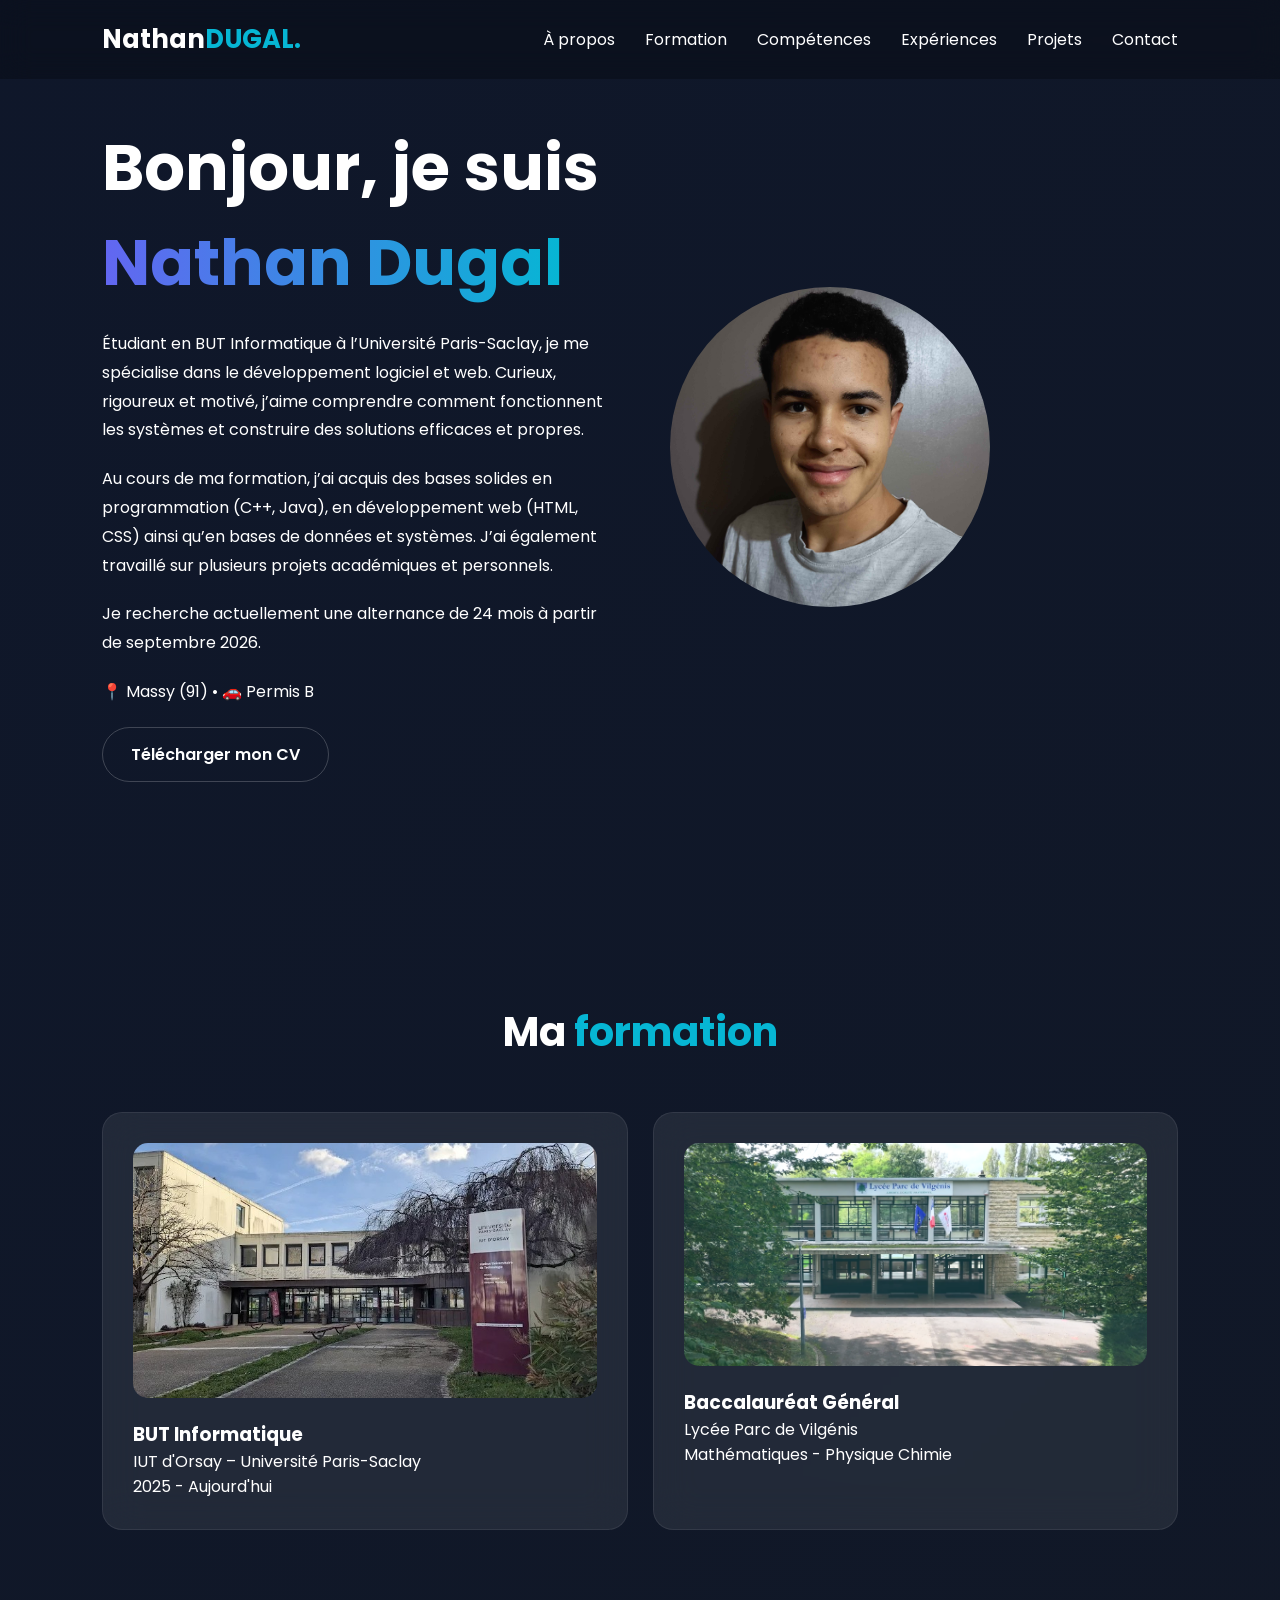
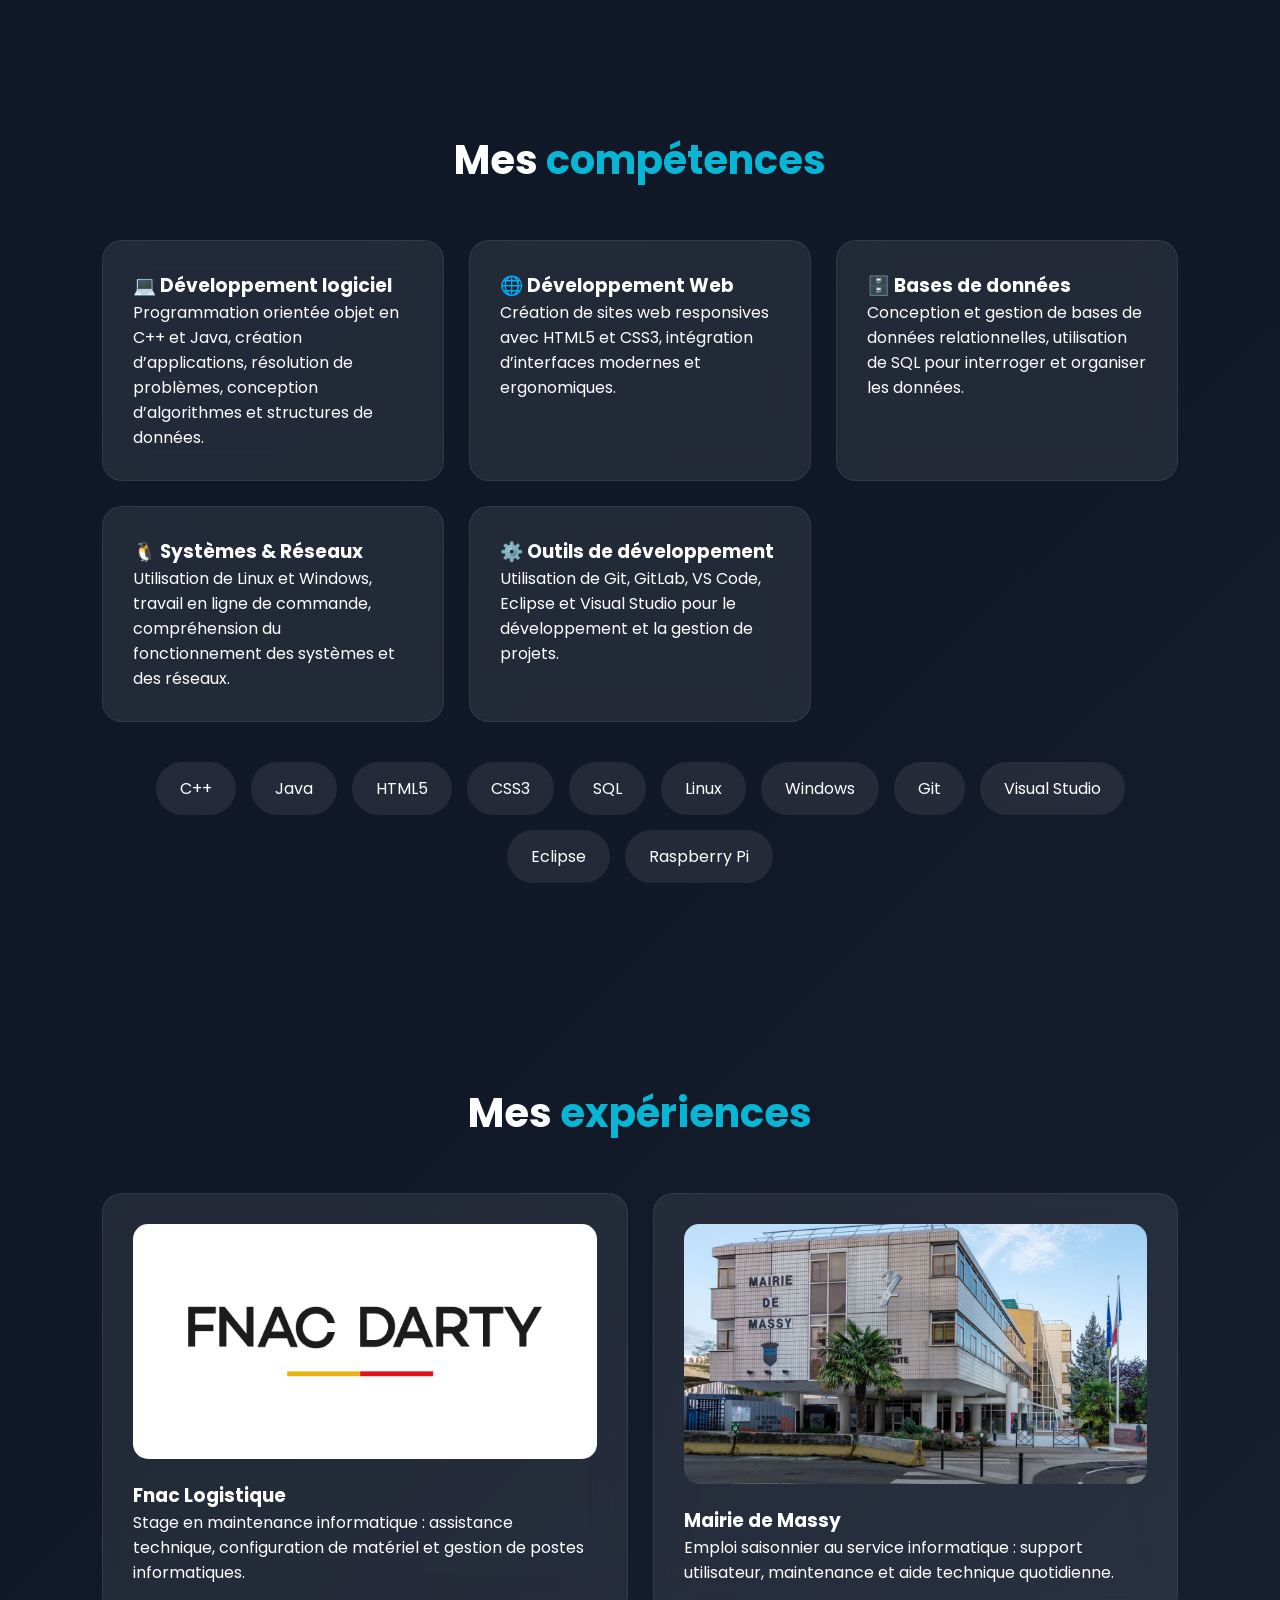
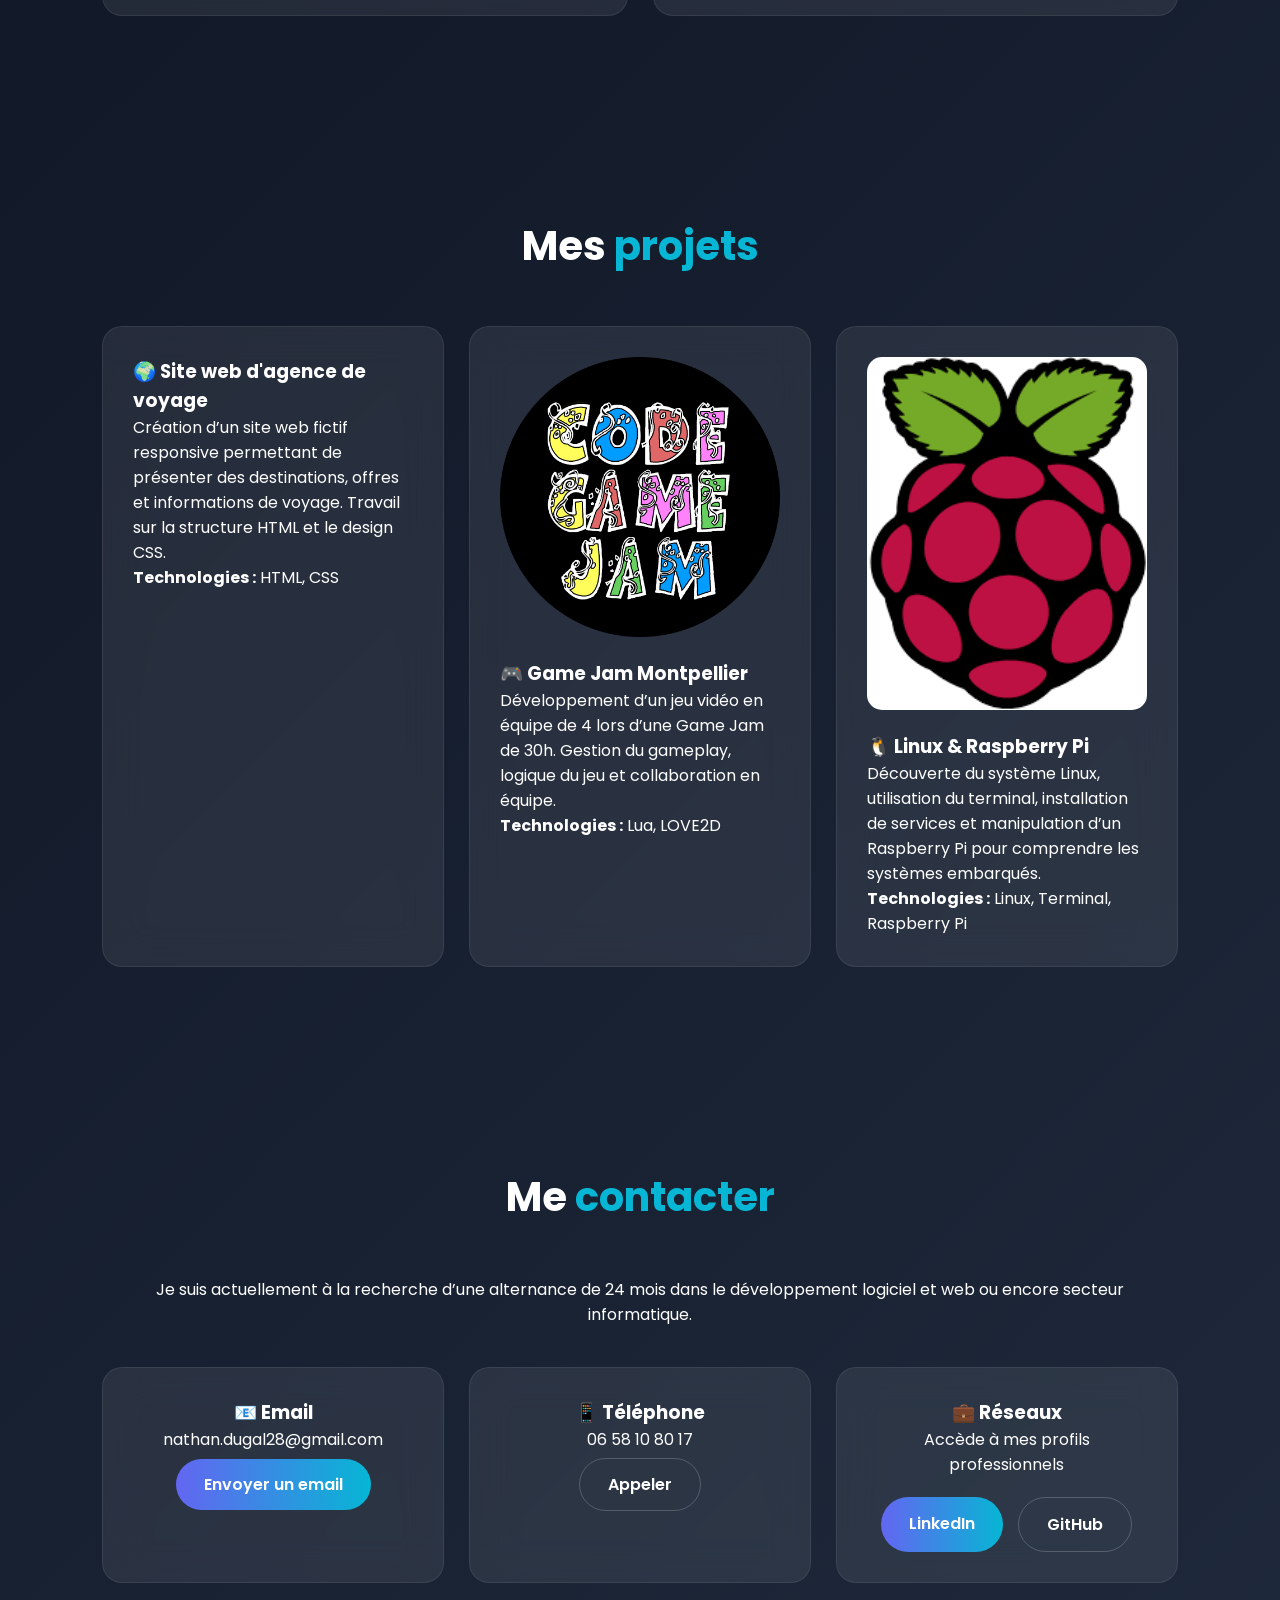
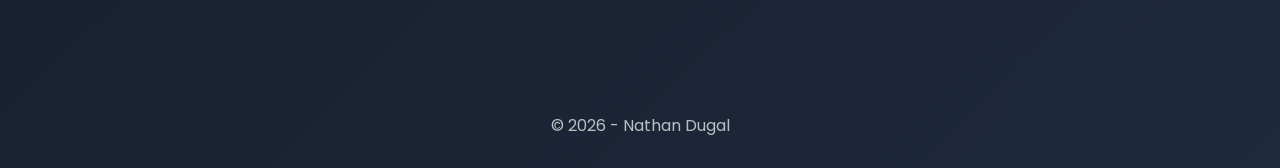
==== index.html @ f8047c84 "Add files via upload" ====
<!DOCTYPE html>
<html lang="fr">
<head>
    <meta charset="UTF-8">
    <meta name="viewport" content="width=device-width, initial-scale=1.0">
    <title>Nathan Dugal | Portfolio</title>

    <link rel="preconnect" href="https://fonts.googleapis.com">
    <link href="https://fonts.googleapis.com/css2?family=Poppins:wght@300;400;500;600;700&display=swap" rel="stylesheet">

    <link rel="stylesheet" href="index.css">
</head>

<body>

    <nav>
        <div class="logo">Nathan<span>DUGAL.</span></div>

        <ul>
            <li><a href="#">À propos</a></li>
            <li><a href="#formation">Formation</a></li>
            <li><a href="#skills">Compétences</a></li>
            <li><a href="#experience">Expériences</a></li>
            <li><a href="#projects">Projets</a></li>
            <li><a href="#contact">Contact</a></li>
        </ul>
    </nav>

    <section class="hero">

        <div class="hero-content">

            <div class="hero-text">

                <h1>
                    Bonjour, je suis <span>Nathan Dugal</span>
                </h1>

                <p>
                    Étudiant en BUT Informatique à l’Université Paris-Saclay, je me spécialise dans le développement logiciel et web.  
                    Curieux, rigoureux et motivé, j’aime comprendre comment fonctionnent les systèmes et construire des solutions efficaces et propres.
                </p>

                <p>
                    Au cours de ma formation, j’ai acquis des bases solides en programmation (C++, Java), en développement web (HTML, CSS) ainsi qu’en bases de données et systèmes.  
                    J’ai également travaillé sur plusieurs projets académiques et personnels.
                </p>

                <p>
                    Je recherche actuellement une alternance de 24 mois à partir de septembre 2026.
                </p>

                <p>
                    📍 Massy (91) • 🚗 Permis B
                </p>

                <div class="btns">
                    <a href="CV_Nathan_Dugal.pdf" class="btn secondary" download="CV_Nathan_Dugal.pdf">
                        Télécharger mon CV
                    </a>
                </div>

            </div>

            <div class="profile">
                <img src="images/nathan.jpg" alt="Nathan Dugal">
            </div>

        </div>

    </section>

    <!-- FORMATION AVEC IMAGES -->
    <section id="formation" class="hidden">
        <h2 class="section-title">Ma <span>formation</span></h2>

        <div class="grid">

            <div class="card">
                <img src="images/iut.jpg" alt="IUT d'Orsay" style="width:100%; border-radius:15px; margin-bottom:15px;">
                <h3>BUT Informatique</h3>
                <p>
                    IUT d'Orsay – Université Paris-Saclay<br>
                    2025 - Aujourd'hui
                </p>
            </div>

            <div class="card">
                <img src="images/lycee.jpg" alt="Lycée Parc de Vilgénis" style="width:100%; border-radius:15px; margin-bottom:15px;">
                <h3>Baccalauréat Général</h3>
                <p>
                    Lycée Parc de Vilgénis<br>
                    Mathématiques - Physique Chimie
                </p>
            </div>

        </div>
    </section>

	<section id="skills" class="hidden">

		<h2 class="section-title">
			Mes <span>compétences</span>
		</h2>

		<div class="grid">

			<div class="card">
				<h3>💻 Développement logiciel</h3>
				<p>
					Programmation orientée objet en C++ et Java, création d’applications,
					résolution de problèmes, conception d’algorithmes et structures de données.
				</p>
			</div>

			<div class="card">
				<h3>🌐 Développement Web</h3>
				<p>
					Création de sites web responsives avec HTML5 et CSS3,
					intégration d’interfaces modernes et ergonomiques.
				</p>
			</div>

			<div class="card">
				<h3>🗄️ Bases de données</h3>
				<p>
					Conception et gestion de bases de données relationnelles,
					utilisation de SQL pour interroger et organiser les données.
				</p>
			</div>

			<div class="card">
				<h3>🐧 Systèmes & Réseaux</h3>
				<p>
					Utilisation de Linux et Windows, travail en ligne de commande,
					compréhension du fonctionnement des systèmes et des réseaux.
				</p>
			</div>

			<div class="card">
				<h3>⚙️ Outils de développement</h3>
				<p>
					Utilisation de Git, GitLab, VS Code, Eclipse et Visual Studio
					pour le développement et la gestion de projets.
				</p>
			</div>

		</div>

		<div class="skills" style="margin-top:40px;">

			<div class="skill">C++</div>
			<div class="skill">Java</div>
			<div class="skill">HTML5</div>
			<div class="skill">CSS3</div>
			<div class="skill">SQL</div>
			<div class="skill">Linux</div>
			<div class="skill">Windows</div>
			<div class="skill">Git</div>
			<div class="skill">Visual Studio</div>
			<div class="skill">Eclipse</div>
			<div class="skill">Raspberry Pi</div>
		</div>

	</section>
	
	<section id="experience" class="hidden">

		<h2 class="section-title">
			Mes <span>expériences</span>
		</h2>

		<div class="grid">

			<div class="card">
				<img src="images/fnac.jpg" alt="Fnac Logistique"
					 style="width:100%; border-radius:15px; margin-bottom:15px;">
				<h3>Fnac Logistique</h3>
				<p>
					Stage en maintenance informatique :
					assistance technique, configuration de matériel
					et gestion de postes informatiques.
				</p>
			</div>

			<div class="card">
				<img src="images/massy.jpg" alt="Mairie de Massy"
					 style="width:100%; border-radius:15px; margin-bottom:15px;">
				<h3>Mairie de Massy</h3>
				<p>
					Emploi saisonnier au service informatique :
					support utilisateur, maintenance et aide technique quotidienne.
				</p>
			</div>

		</div>

	</section>

	<section id="projects" class="hidden">

		<h2 class="section-title">
			Mes <span>projets</span>
		</h2>

		<div class="grid">

			<div class="card">

				<h3>🌍 Site web d'agence de voyage</h3>
				<p>
					Création d’un site web fictif responsive permettant de présenter
					des destinations, offres et informations de voyage.
					Travail sur la structure HTML et le design CSS.
				</p>
				<p>
					<strong>Technologies :</strong> HTML, CSS
				</p>
			</div>

			<div class="card">
				<img src="images/gamejam.jpg" alt="Game Jam Montpellier"
					 style="width:100%; border-radius:15px; margin-bottom:15px;">

				<h3>🎮 Game Jam Montpellier</h3>
				<p>
					Développement d’un jeu vidéo en équipe de 4 lors d’une Game Jam de 30h.
					Gestion du gameplay, logique du jeu et collaboration en équipe.
				</p>
				<p>
					<strong>Technologies :</strong> Lua, LOVE2D
				</p>
			</div>

			<div class="card">
				<img src="images/raspberry.jpg" alt="Linux Raspberry Pi"
					 style="width:100%; border-radius:15px; margin-bottom:15px;">

				<h3>🐧 Linux & Raspberry Pi</h3>
				<p>
					Découverte du système Linux, utilisation du terminal,
					installation de services et manipulation d’un Raspberry Pi
					pour comprendre les systèmes embarqués.
				</p>
				<p>
					<strong>Technologies :</strong> Linux, Terminal, Raspberry Pi
				</p>
			</div>

		</div>

	</section>

	<section id="contact" class="contact hidden">

		<h2 class="section-title">
			Me <span>contacter</span>
		</h2>

		<p style="text-align:center; margin-bottom:40px;">
			Je suis actuellement à la recherche d’une alternance de 24 mois
			dans le développement logiciel et web ou encore secteur informatique.
		</p>

		<div class="grid">

			<div class="card" style="text-align:center;">
				<h3>📧 Email</h3>
				<p>
					nathan.dugal28@gmail.com
				</p>
				<a href="mailto:nathan.dugal28@gmail.com" class="btn primary">
					Envoyer un email
				</a>
			</div>

			<div class="card" style="text-align:center;">
				<h3>📱 Téléphone</h3>
				<p>
					06 58 10 80 17
				</p>
				<a href="tel:0658108017" class="btn secondary">
					Appeler
				</a>
			</div>

			<div class="card" style="text-align:center;">
				<h3>💼 Réseaux</h3>
				<p>
					Accède à mes profils professionnels
				</p>

				<div class="btns" style="justify-content:center;">
					<a href="#" class="btn primary">LinkedIn</a>
					<a href="#" class="btn secondary">GitHub</a>
				</div>
			</div>

		</div>

	</section>

    <footer>
        © 2026 - Nathan Dugal
    </footer>

    <script src="index.js"></script>

</body>
</html>
---- index.css ----
:root{
    --bg:#0f172a;
    --bg2:#111827;
    --card:rgba(255,255,255,.08);
    --text:#ffffff;
    --accent:#6366f1;
    --accent2:#06b6d4;
}

*{
    margin:0;
    padding:0;
    box-sizing:border-box;
    font-family:'Poppins',sans-serif;
}

html{ scroll-behavior:smooth; }

body{
    background:linear-gradient(135deg,#0f172a,#111827,#1e293b);
    color:var(--text);
    overflow-x:hidden;
}

/* NAV */
nav{
    position:fixed;
    top:0;
    left:0;
    width:100%;
    padding:20px 8%;
    display:flex;
    justify-content:space-between;
    align-items:center;
    background:rgba(0,0,0,.25);
    backdrop-filter:blur(15px);
    z-index:1000;
}

.logo{ font-size:1.6rem; font-weight:700; }
.logo span{ color:var(--accent2); }

nav ul{
    display:flex;
    gap:30px;
    list-style:none;
}

nav a{
    color:white;
    text-decoration:none;
}

nav a:hover{ color:var(--accent2); }

/* HERO */
.hero{
    min-height:100vh;
    display:flex;
    align-items:center;
    justify-content:center;
    padding:120px 8%;
}

.hero-content{
    display:grid;
    grid-template-columns:1fr 1fr;
    gap:60px;
    align-items:center;
}

.hero-text h1{
    font-size:4rem;
}

.hero-text h1 span{
    background:linear-gradient(90deg,var(--accent),var(--accent2));
    -webkit-background-clip:text;
    color:transparent;
}

.hero-text p{
    margin:20px 0;
    line-height:1.8;
}

/* BUTTONS */
.btns{ display:flex; gap:15px; flex-wrap:wrap; }

.btn{
    padding:14px 28px;
    border-radius:50px;
    text-decoration:none;
    font-weight:600;
}

.primary{
    background:linear-gradient(90deg,var(--accent),var(--accent2));
    color:white;
}

.secondary{
    border:1px solid rgba(255,255,255,.2);
    color:white;
}

.btn:hover{ transform:translateY(-4px); }

/* PROFILE */
.profile img{
    width:320px;
    height:320px;
    border-radius:50%;
    object-fit:cover;
}

/* SECTIONS */
section{ padding:100px 8%; }

.section-title{
    text-align:center;
    font-size:2.5rem;
    margin-bottom:50px;
}

.section-title span{ color:var(--accent2); }

/* CARDS */
.card, .project-card{
    background:var(--card);
    backdrop-filter:blur(20px);
    border:1px solid rgba(255,255,255,.08);
    border-radius:20px;
    padding:30px;
}

.grid{
    display:grid;
    grid-template-columns:repeat(auto-fit,minmax(280px,1fr));
    gap:25px;
}

/* SKILLS */
.skills{
    display:flex;
    flex-wrap:wrap;
    gap:15px;
    justify-content:center;
}

.skill{
    padding:14px 24px;
    background:var(--card);
    border-radius:50px;
}

/* CONTACT */
.contact{text-align:center;}
.contact p{margin-bottom:20px;}

/* FOOTER */
footer{
    text-align:center;
    padding:30px;
    opacity:.7;
}

/* ANIMATION */
.hidden{
    opacity:0;
    transform:translateY(40px);
}

.show{
    opacity:1;
    transform:translateY(0);
    transition:.8s ease;
}

/* RESPONSIVE */
@media(max-width:900px){
.hero-content{
    grid-template-columns:1fr;
    text-align:center;
}

.hero-text h1{ font-size:3rem; }

.profile img{
    width:240px;
    height:240px;
}

nav ul{
    gap:15px;
    font-size:.85rem;
}
}
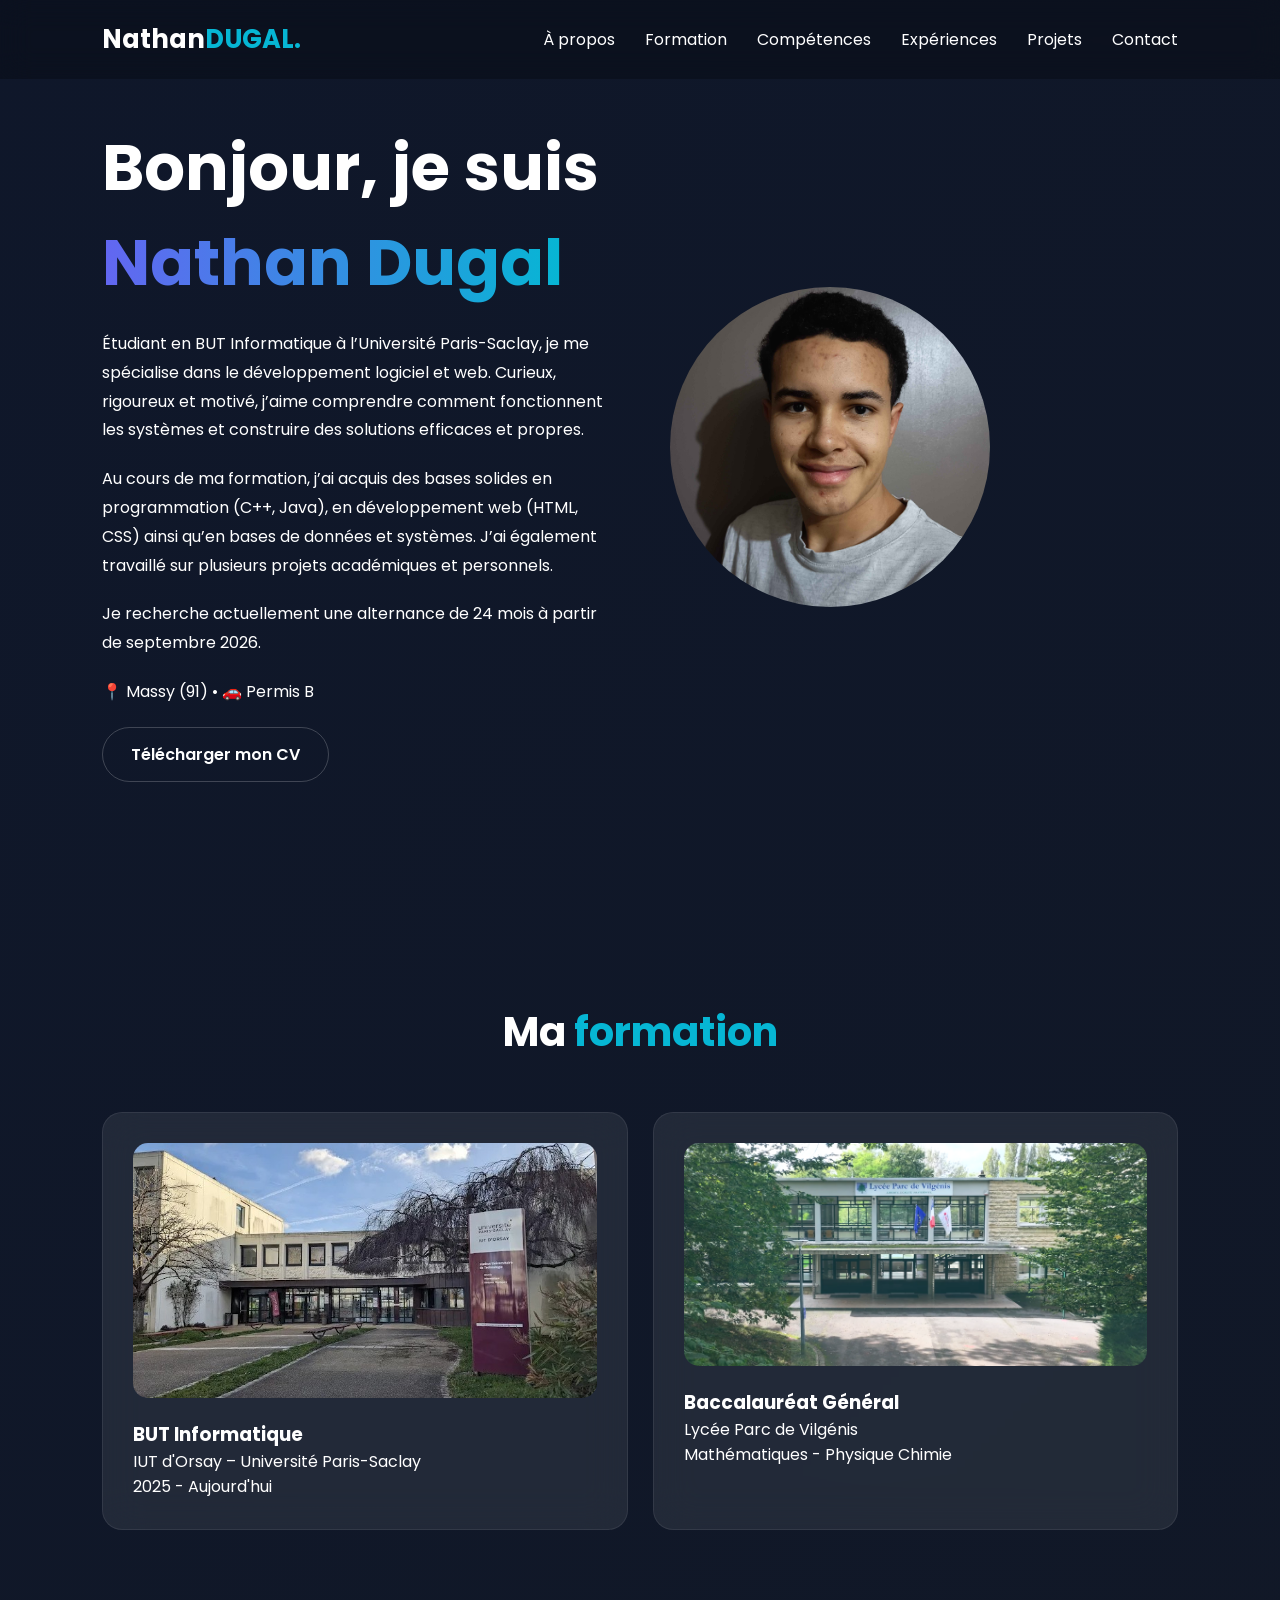
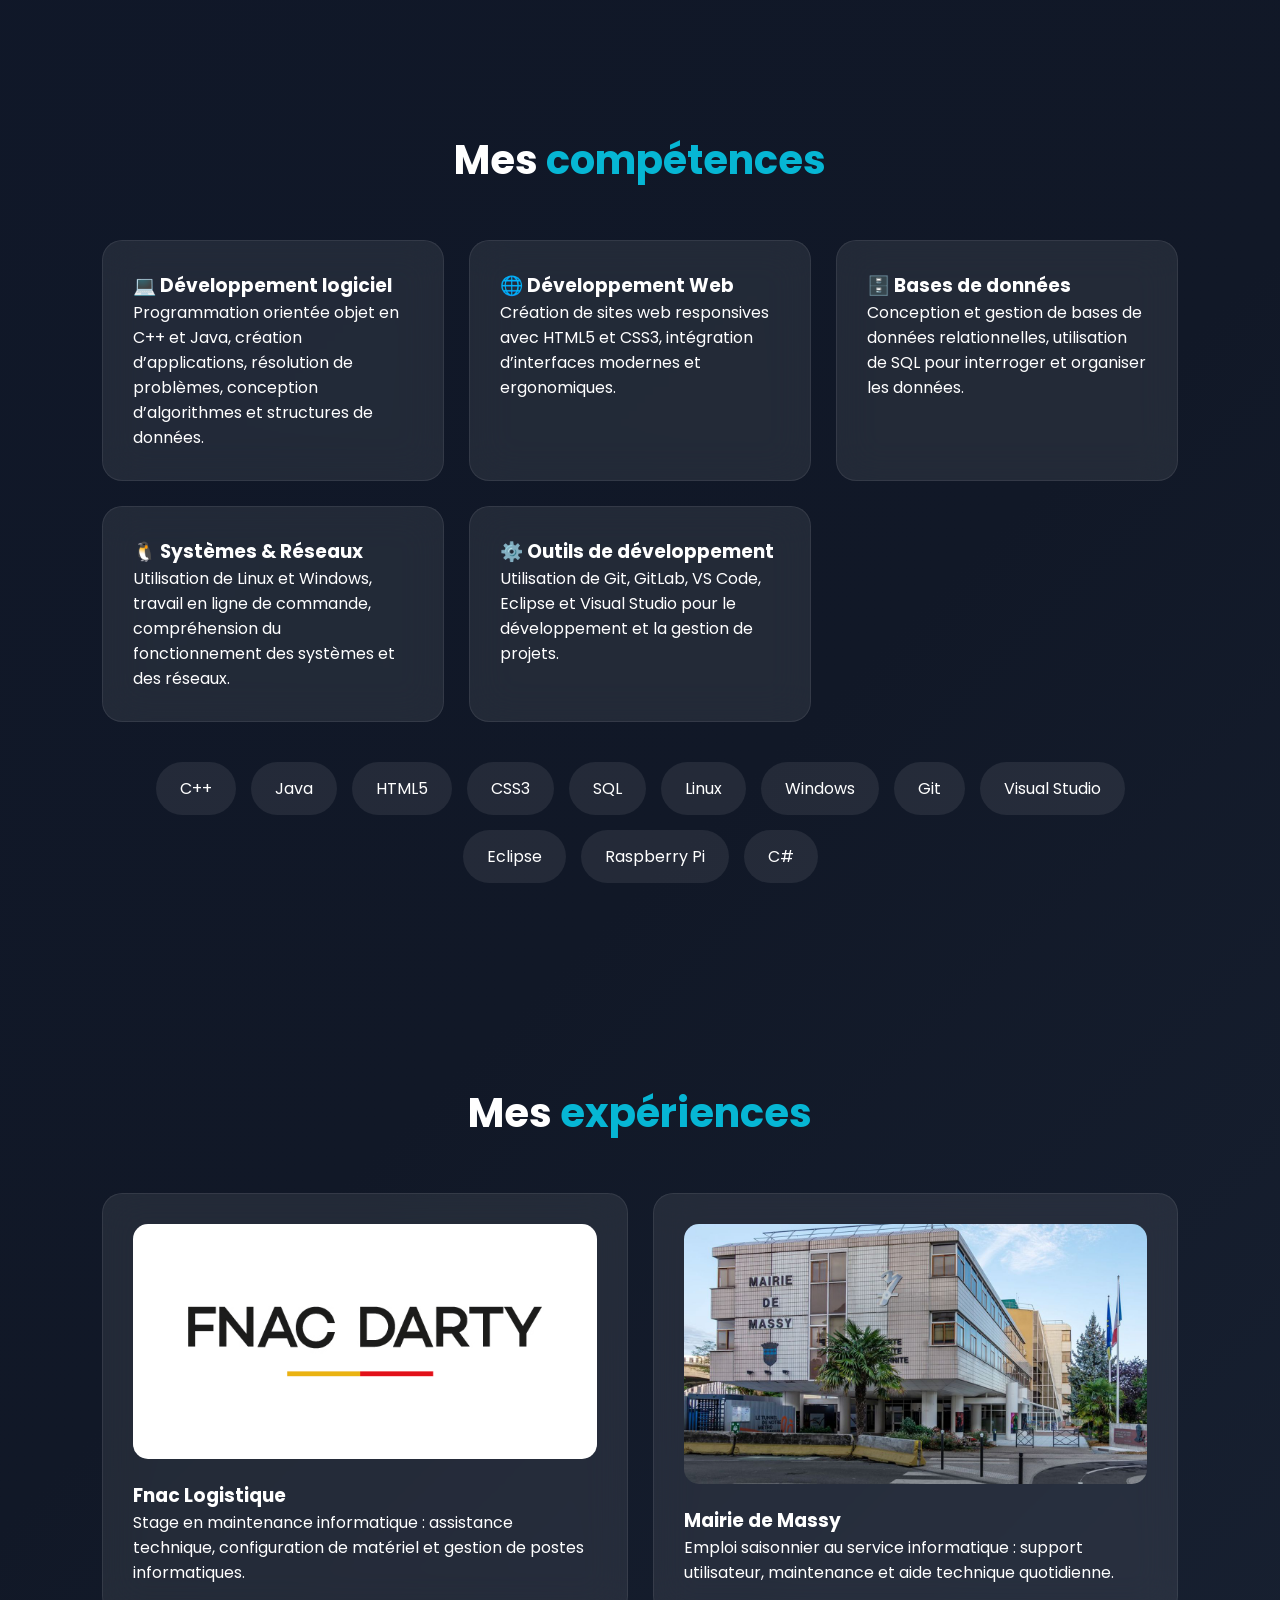
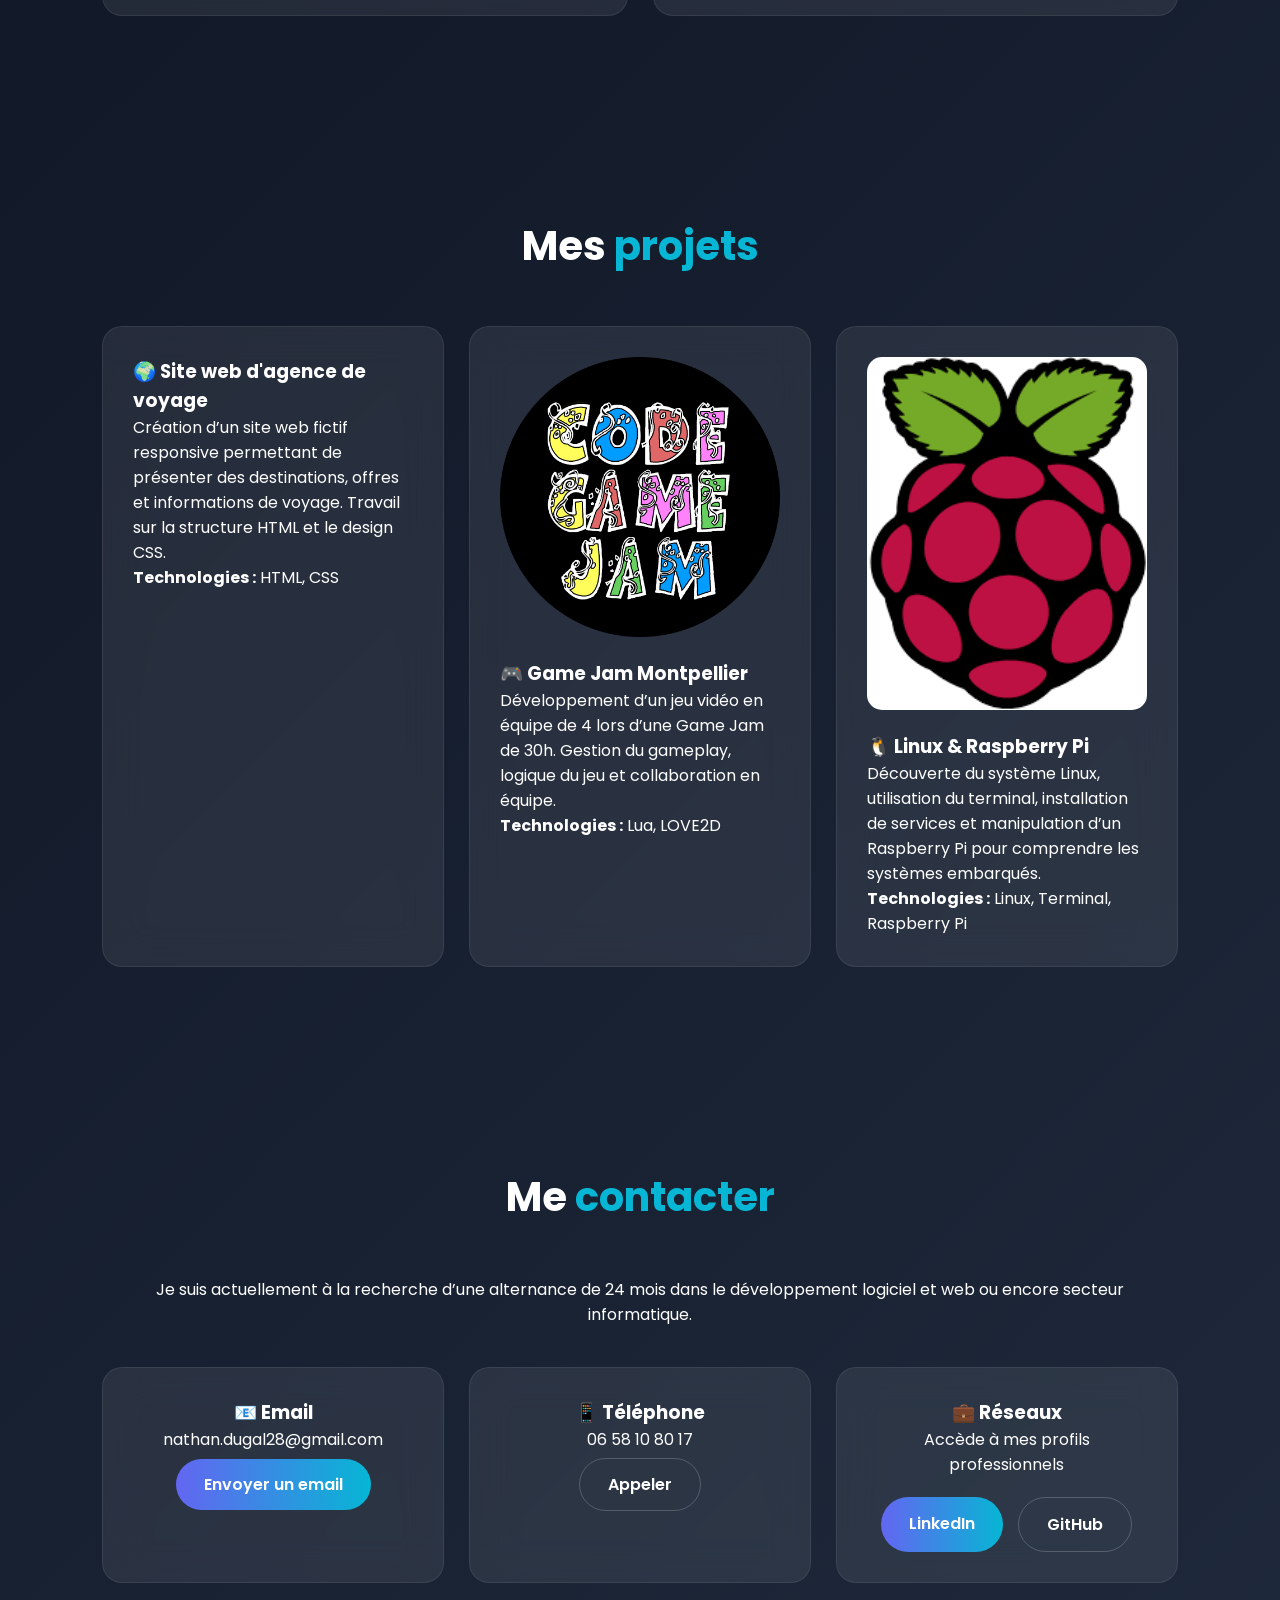
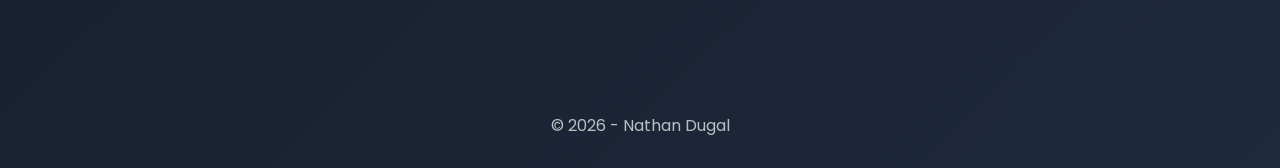
==== commit cefdc868: "Update index.html" ====
--- a/index.html
+++ b/index.html
@@ -160,6 +160,7 @@
 			<div class="skill">Visual Studio</div>
 			<div class="skill">Eclipse</div>
 			<div class="skill">Raspberry Pi</div>
+			<div class="skill">C#</div>
 		</div>
 
 	</section>
@@ -291,9 +292,20 @@
 				</p>
 
 				<div class="btns" style="justify-content:center;">
-					<a href="#" class="btn primary">LinkedIn</a>
-					<a href="#" class="btn secondary">GitHub</a>
-				</div>
+
+                <a href="https://www.linkedin.com/in/nathan-dugal-b0448223a/"
+                   target="_blank"
+                   class="btn primary">
+                    LinkedIn
+                </a>
+
+                <a href="https://github.com/Dexidron"
+                   target="_blank"
+                   class="btn secondary">
+                    GitHub
+                </a>
+
+            </div>
 			</div>
 
 		</div>
@@ -307,4 +319,4 @@
     <script src="index.js"></script>
 
 </body>
-</html>+</html>
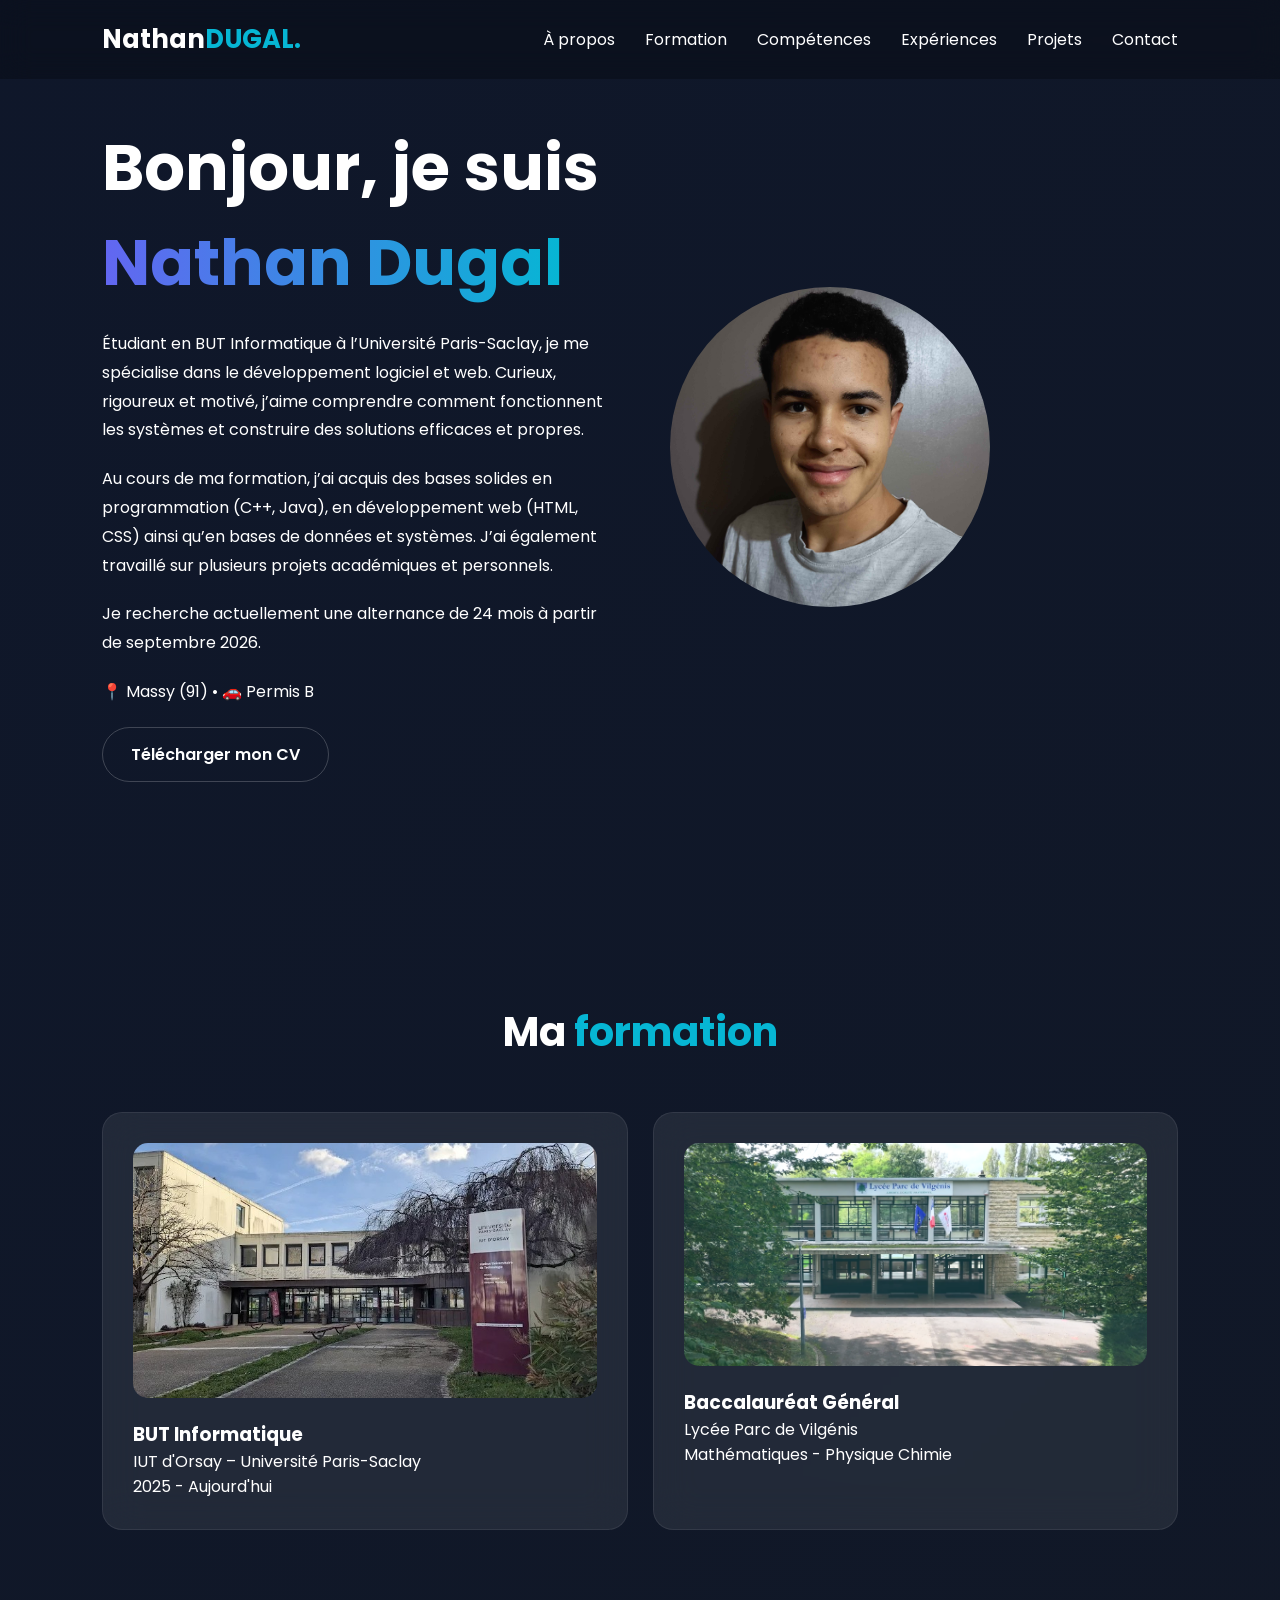
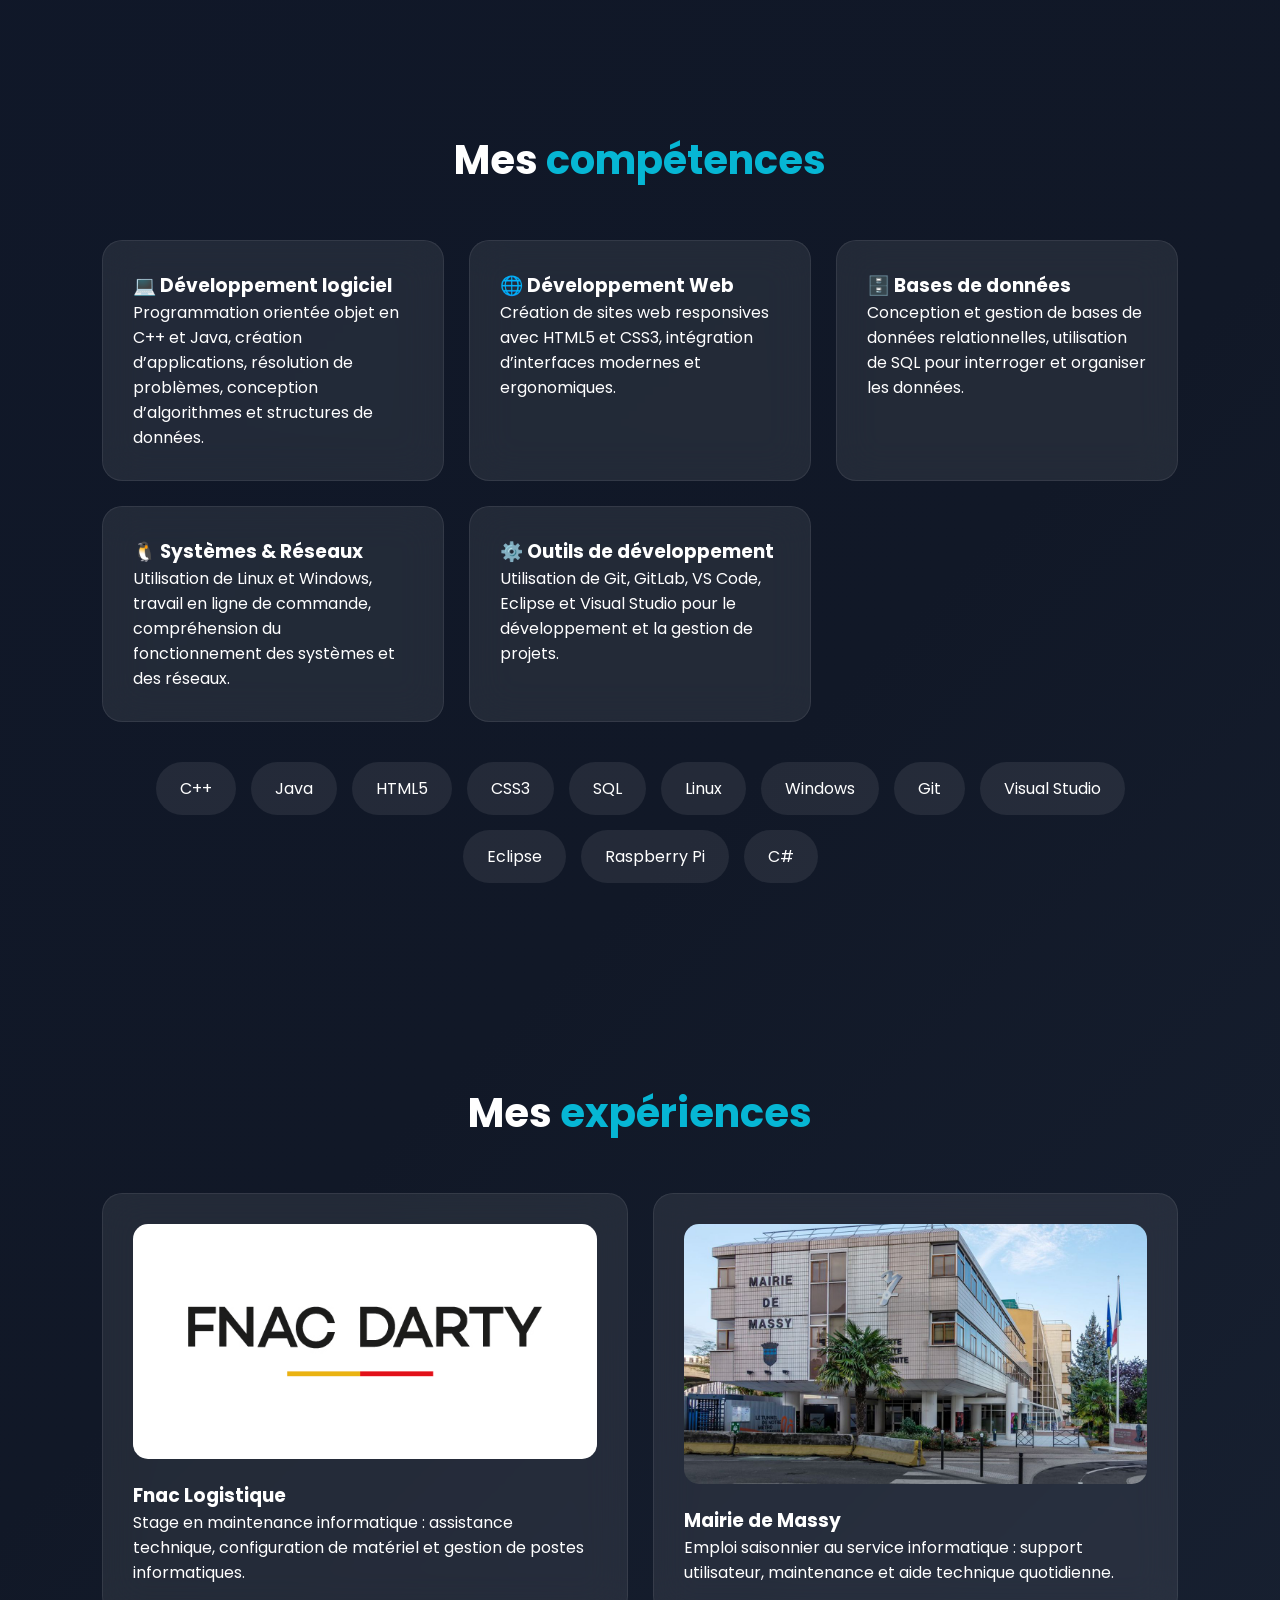
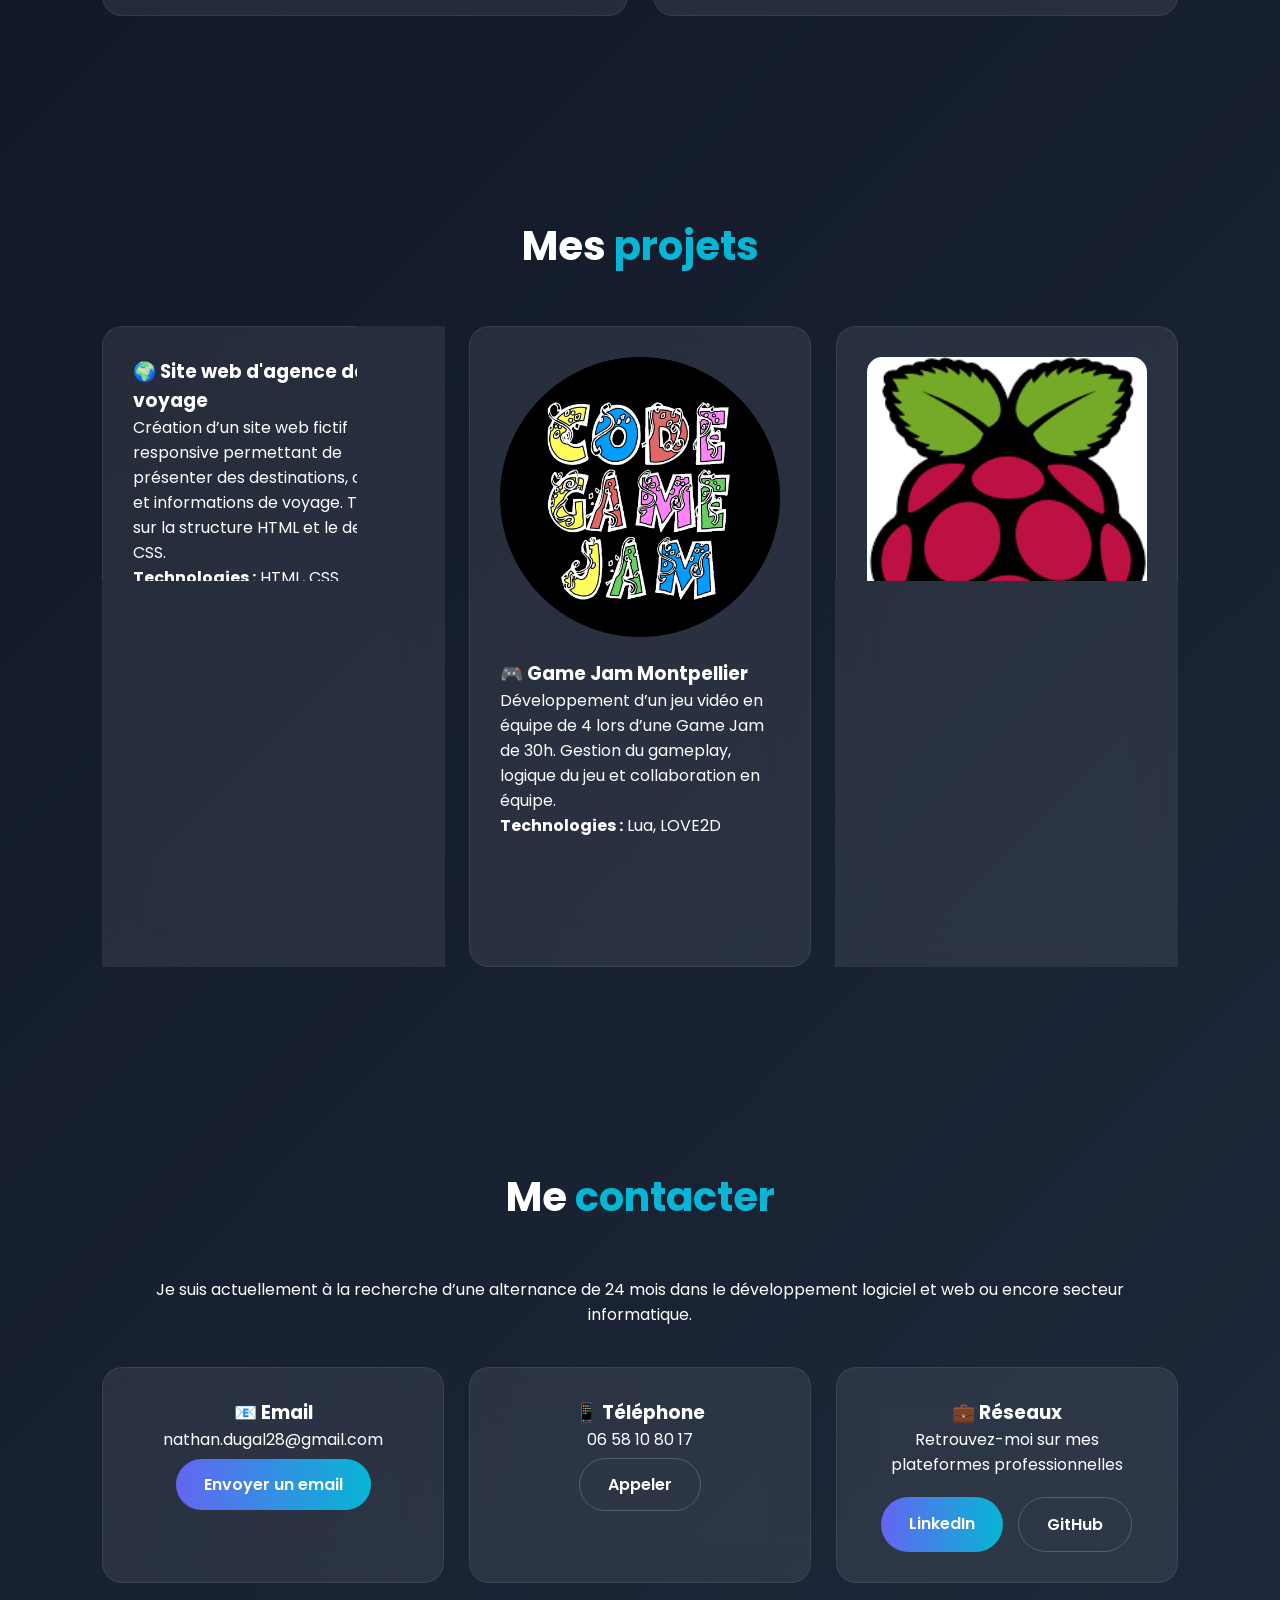
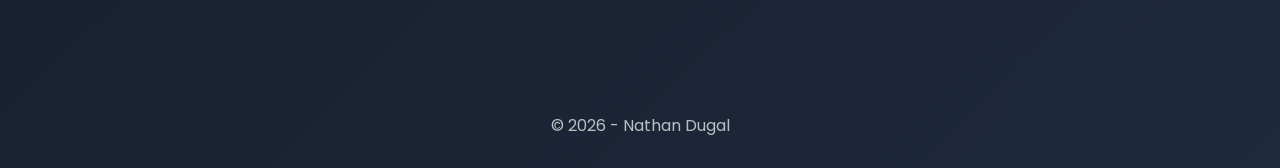
==== commit 697a3332: "Update index.html" ====
--- a/index.html
+++ b/index.html
@@ -288,24 +288,24 @@
 			<div class="card" style="text-align:center;">
 				<h3>💼 Réseaux</h3>
 				<p>
-					Accède à mes profils professionnels
+					Retrouvez-moi sur mes plateformes professionnelles
 				</p>
 
 				<div class="btns" style="justify-content:center;">
 
-                <a href="https://www.linkedin.com/in/nathan-dugal-b0448223a/"
-                   target="_blank"
-                   class="btn primary">
-                    LinkedIn
-                </a>
-
-                <a href="https://github.com/Dexidron"
-                   target="_blank"
-                   class="btn secondary">
-                    GitHub
-                </a>
-
-            </div>
+					<a href="https://www.linkedin.com/in/nathan-dugal-b0448223a/"
+					   target="_blank"
+					   class="btn primary">
+						LinkedIn
+					</a>
+
+					<a href="https://github.com/Dexidron"
+					   target="_blank"
+					   class="btn secondary">
+						GitHub
+					</a>
+
+				</div>
 			</div>
 
 		</div>
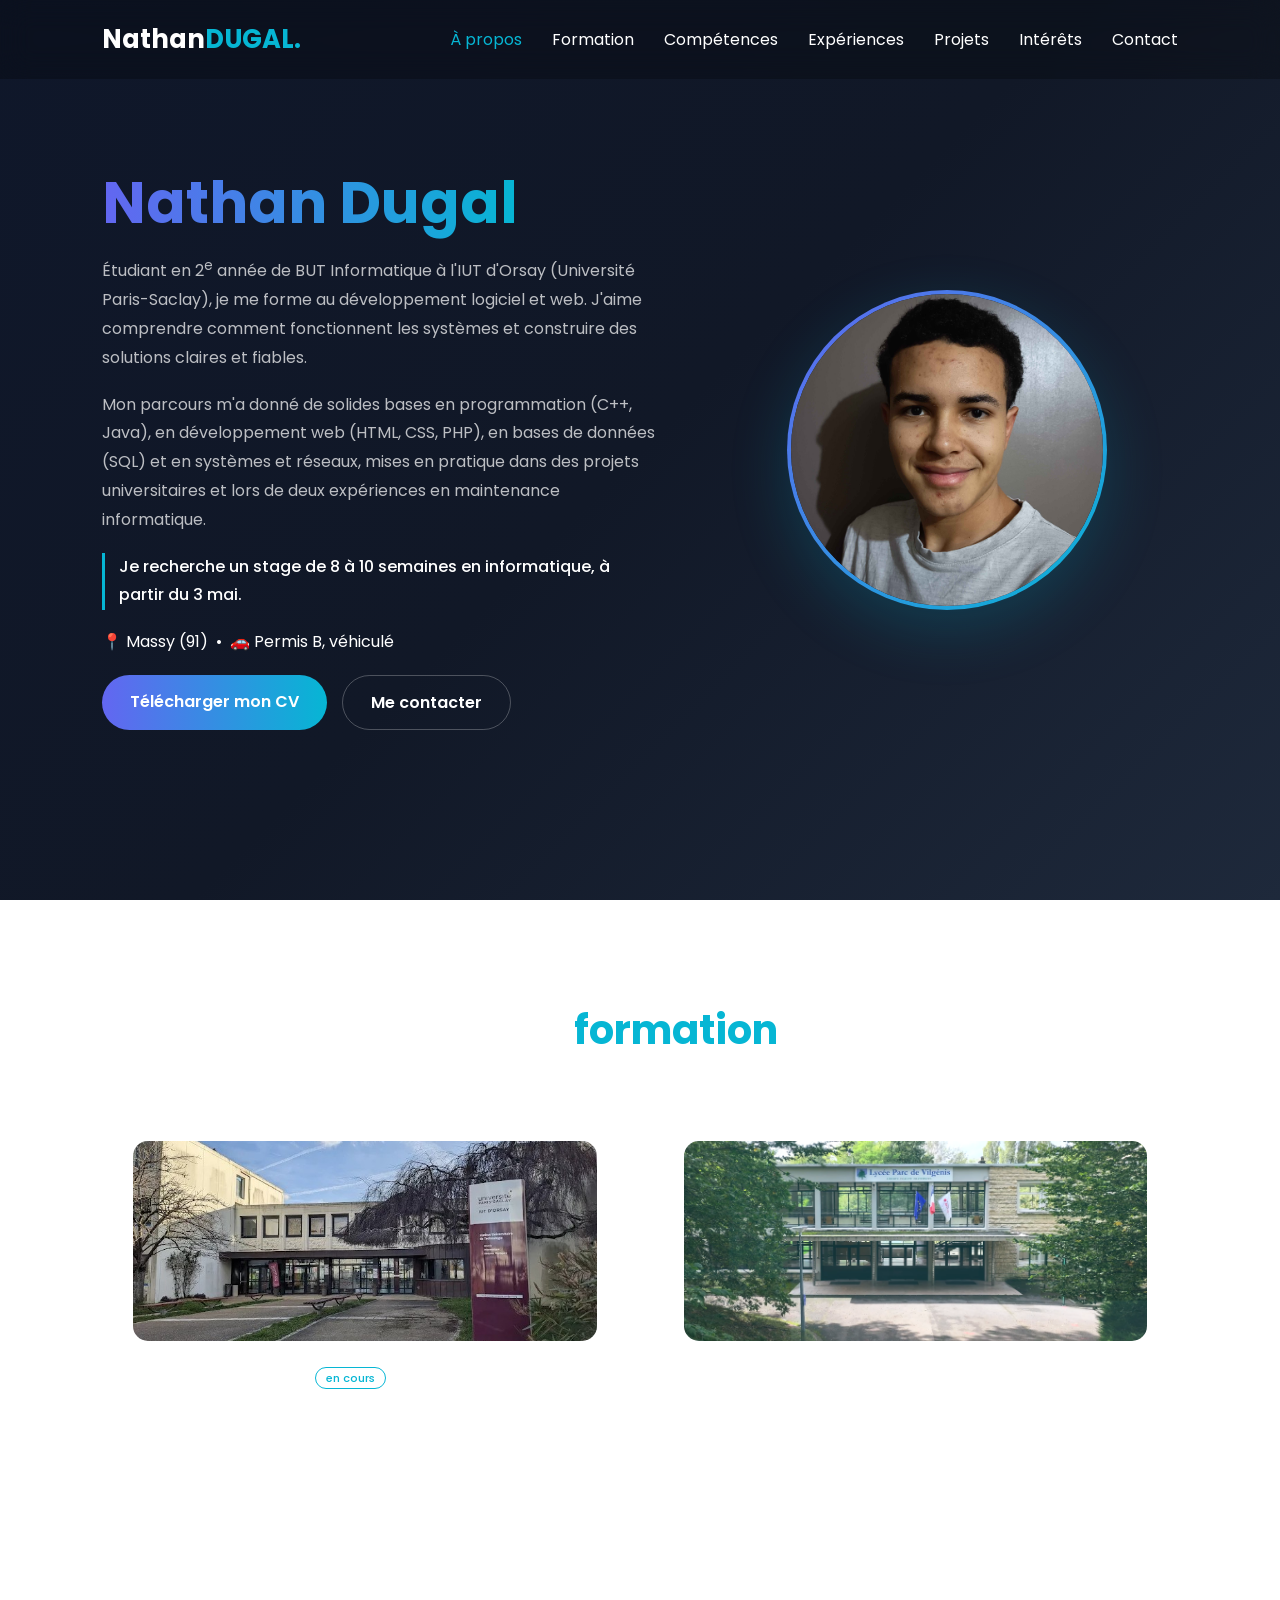
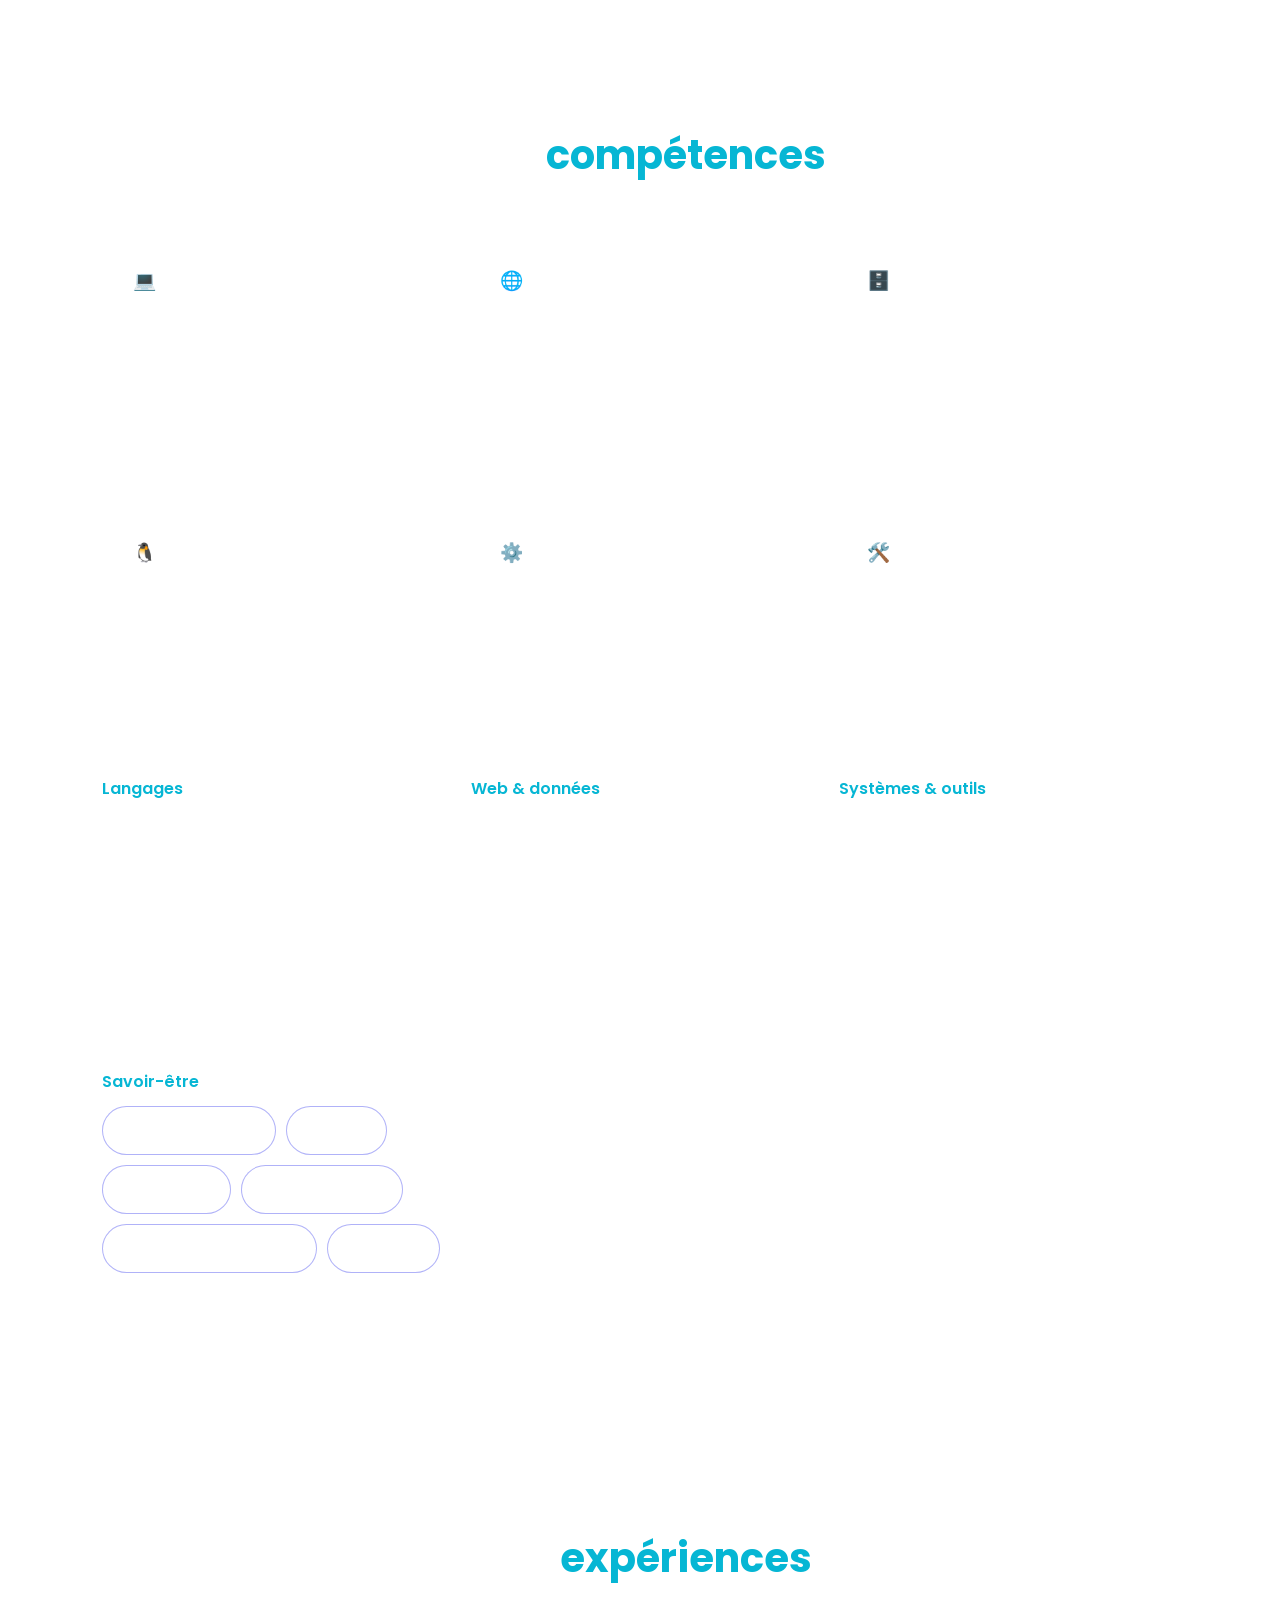
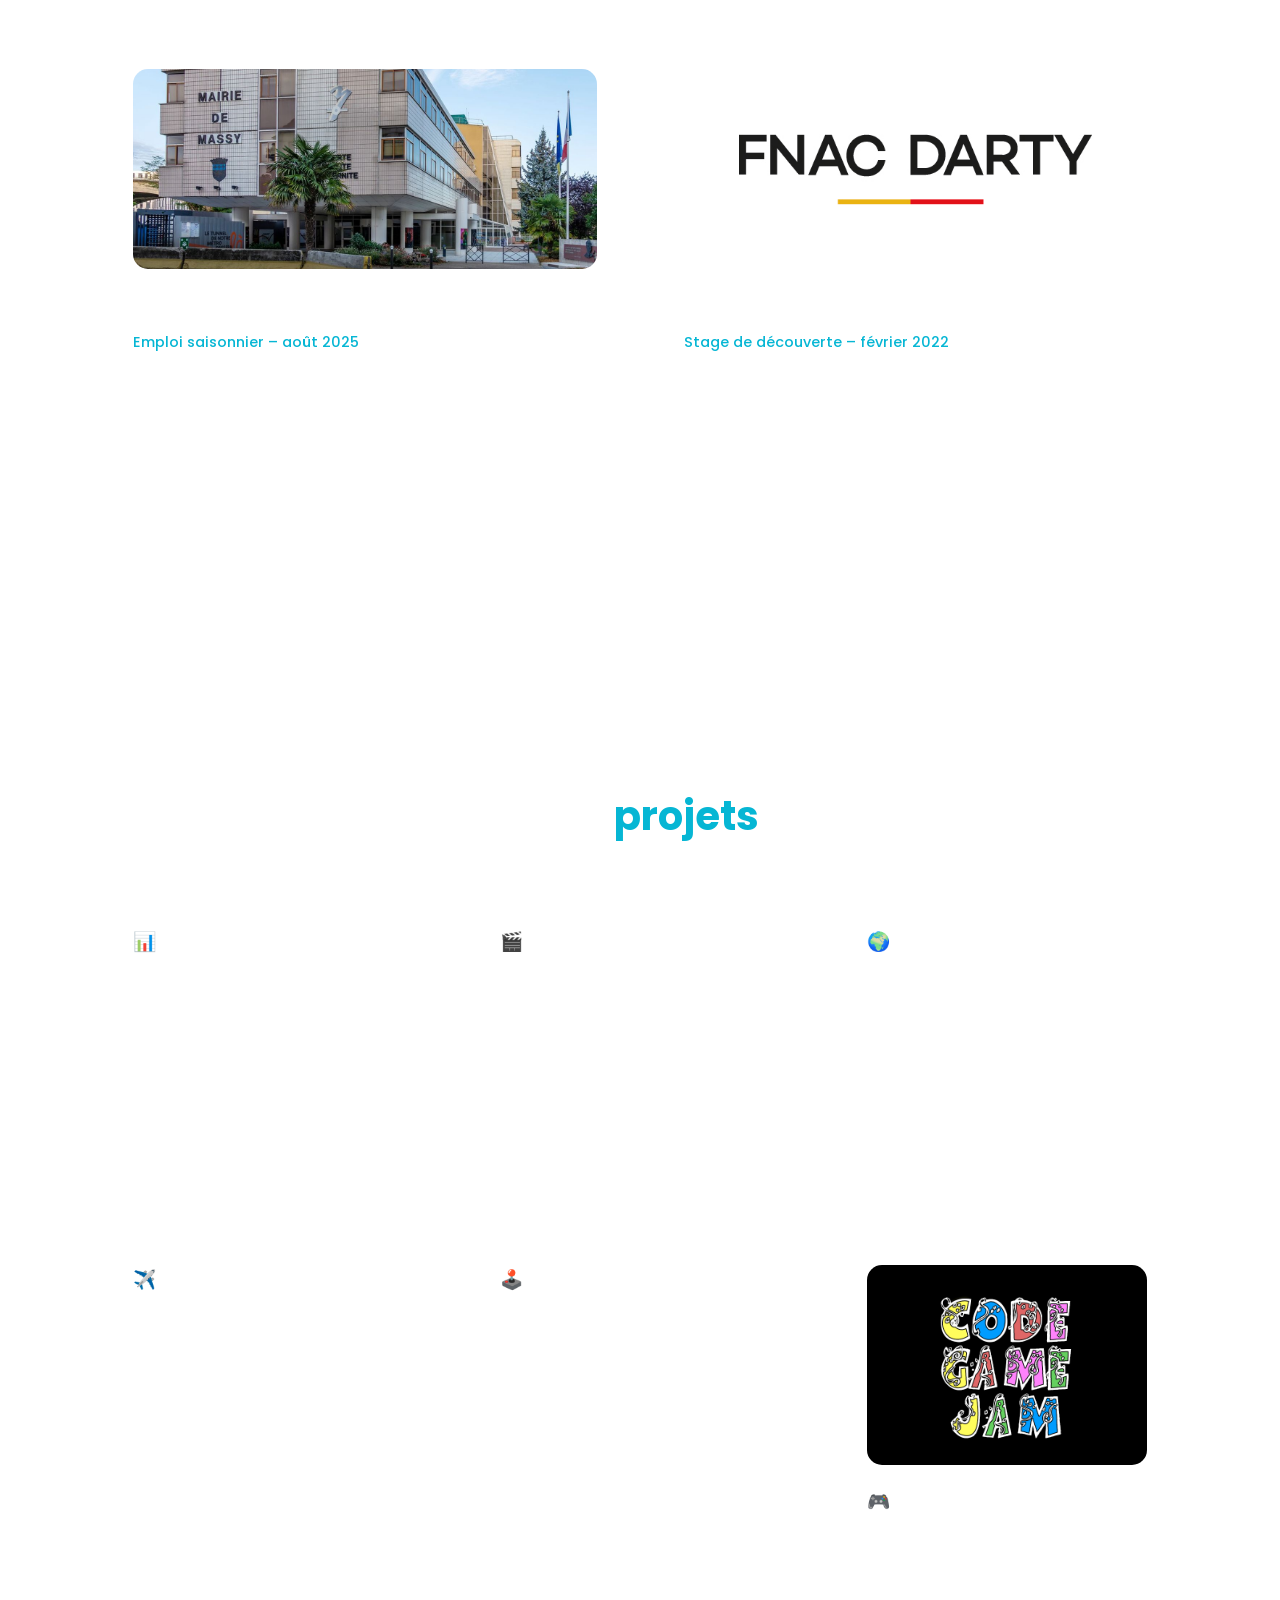
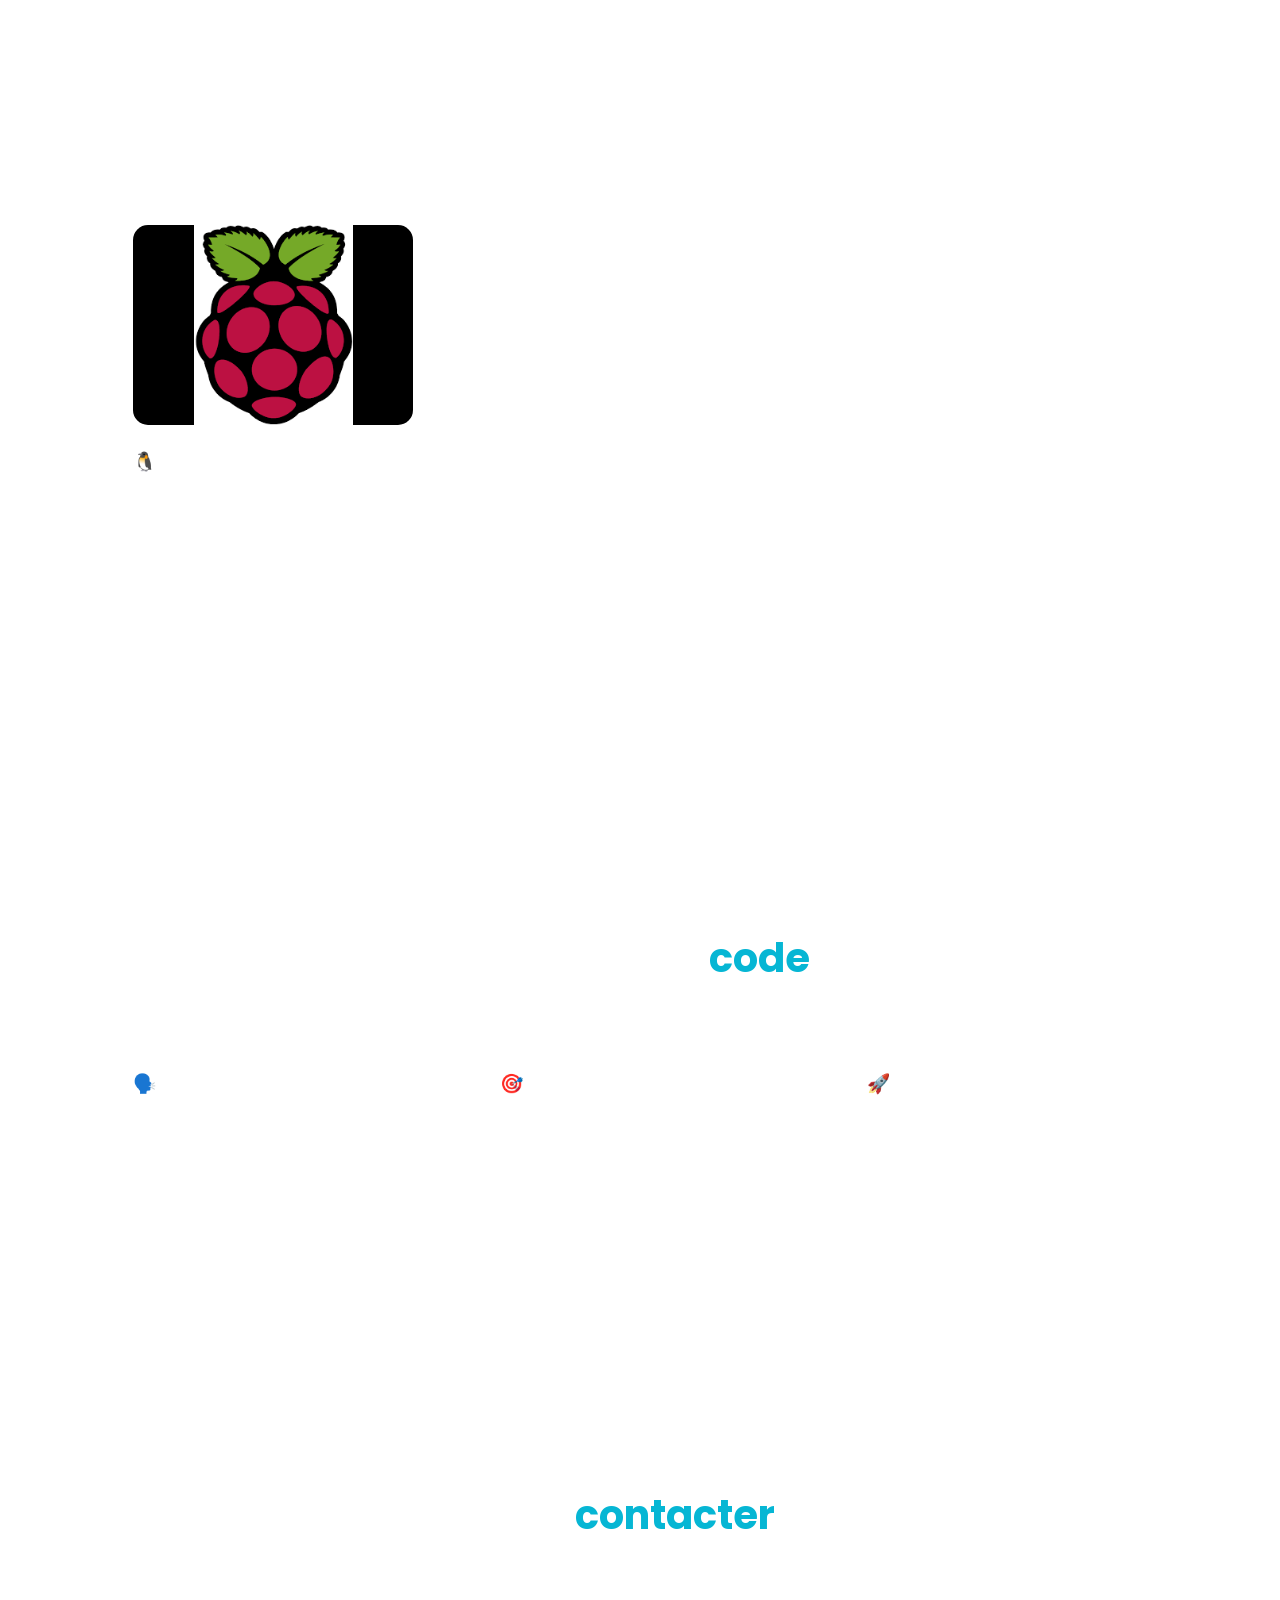
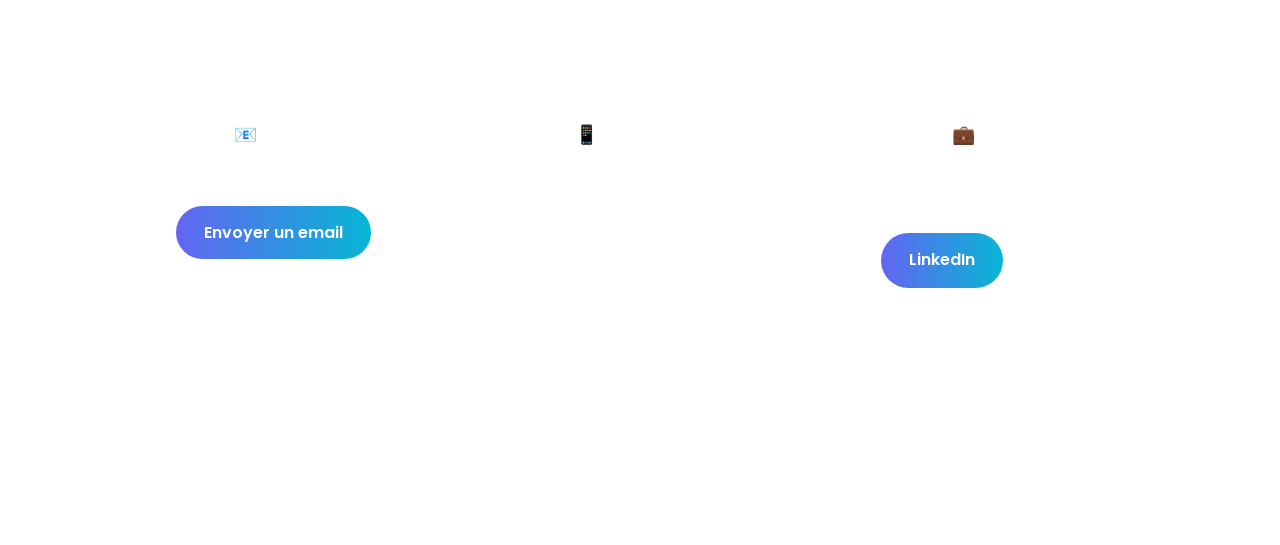
==== commit 6baaa460: "Add files via upload" ====
--- a/index.html
+++ b/index.html
@@ -1,322 +1,332 @@
-<!DOCTYPE html>
-<html lang="fr">
-<head>
-    <meta charset="UTF-8">
-    <meta name="viewport" content="width=device-width, initial-scale=1.0">
-    <title>Nathan Dugal | Portfolio</title>
-
-    <link rel="preconnect" href="https://fonts.googleapis.com">
-    <link href="https://fonts.googleapis.com/css2?family=Poppins:wght@300;400;500;600;700&display=swap" rel="stylesheet">
-
-    <link rel="stylesheet" href="index.css">
-</head>
-
-<body>
-
-    <nav>
-        <div class="logo">Nathan<span>DUGAL.</span></div>
-
-        <ul>
-            <li><a href="#">À propos</a></li>
-            <li><a href="#formation">Formation</a></li>
-            <li><a href="#skills">Compétences</a></li>
-            <li><a href="#experience">Expériences</a></li>
-            <li><a href="#projects">Projets</a></li>
-            <li><a href="#contact">Contact</a></li>
-        </ul>
-    </nav>
-
-    <section class="hero">
-
-        <div class="hero-content">
-
-            <div class="hero-text">
-
-                <h1>
-                    Bonjour, je suis <span>Nathan Dugal</span>
-                </h1>
-
-                <p>
-                    Étudiant en BUT Informatique à l’Université Paris-Saclay, je me spécialise dans le développement logiciel et web.  
-                    Curieux, rigoureux et motivé, j’aime comprendre comment fonctionnent les systèmes et construire des solutions efficaces et propres.
-                </p>
-
-                <p>
-                    Au cours de ma formation, j’ai acquis des bases solides en programmation (C++, Java), en développement web (HTML, CSS) ainsi qu’en bases de données et systèmes.  
-                    J’ai également travaillé sur plusieurs projets académiques et personnels.
-                </p>
-
-                <p>
-                    Je recherche actuellement une alternance de 24 mois à partir de septembre 2026.
-                </p>
-
-                <p>
-                    📍 Massy (91) • 🚗 Permis B
-                </p>
-
-                <div class="btns">
-                    <a href="CV_Nathan_Dugal.pdf" class="btn secondary" download="CV_Nathan_Dugal.pdf">
-                        Télécharger mon CV
-                    </a>
-                </div>
-
-            </div>
-
-            <div class="profile">
-                <img src="images/nathan.jpg" alt="Nathan Dugal">
-            </div>
-
-        </div>
-
-    </section>
-
-    <!-- FORMATION AVEC IMAGES -->
-    <section id="formation" class="hidden">
-        <h2 class="section-title">Ma <span>formation</span></h2>
-
-        <div class="grid">
-
-            <div class="card">
-                <img src="images/iut.jpg" alt="IUT d'Orsay" style="width:100%; border-radius:15px; margin-bottom:15px;">
-                <h3>BUT Informatique</h3>
-                <p>
-                    IUT d'Orsay – Université Paris-Saclay<br>
-                    2025 - Aujourd'hui
-                </p>
-            </div>
-
-            <div class="card">
-                <img src="images/lycee.jpg" alt="Lycée Parc de Vilgénis" style="width:100%; border-radius:15px; margin-bottom:15px;">
-                <h3>Baccalauréat Général</h3>
-                <p>
-                    Lycée Parc de Vilgénis<br>
-                    Mathématiques - Physique Chimie
-                </p>
-            </div>
-
-        </div>
-    </section>
-
-	<section id="skills" class="hidden">
-
-		<h2 class="section-title">
-			Mes <span>compétences</span>
-		</h2>
-
-		<div class="grid">
-
-			<div class="card">
-				<h3>💻 Développement logiciel</h3>
-				<p>
-					Programmation orientée objet en C++ et Java, création d’applications,
-					résolution de problèmes, conception d’algorithmes et structures de données.
-				</p>
-			</div>
-
-			<div class="card">
-				<h3>🌐 Développement Web</h3>
-				<p>
-					Création de sites web responsives avec HTML5 et CSS3,
-					intégration d’interfaces modernes et ergonomiques.
-				</p>
-			</div>
-
-			<div class="card">
-				<h3>🗄️ Bases de données</h3>
-				<p>
-					Conception et gestion de bases de données relationnelles,
-					utilisation de SQL pour interroger et organiser les données.
-				</p>
-			</div>
-
-			<div class="card">
-				<h3>🐧 Systèmes & Réseaux</h3>
-				<p>
-					Utilisation de Linux et Windows, travail en ligne de commande,
-					compréhension du fonctionnement des systèmes et des réseaux.
-				</p>
-			</div>
-
-			<div class="card">
-				<h3>⚙️ Outils de développement</h3>
-				<p>
-					Utilisation de Git, GitLab, VS Code, Eclipse et Visual Studio
-					pour le développement et la gestion de projets.
-				</p>
-			</div>
-
-		</div>
-
-		<div class="skills" style="margin-top:40px;">
-
-			<div class="skill">C++</div>
-			<div class="skill">Java</div>
-			<div class="skill">HTML5</div>
-			<div class="skill">CSS3</div>
-			<div class="skill">SQL</div>
-			<div class="skill">Linux</div>
-			<div class="skill">Windows</div>
-			<div class="skill">Git</div>
-			<div class="skill">Visual Studio</div>
-			<div class="skill">Eclipse</div>
-			<div class="skill">Raspberry Pi</div>
-			<div class="skill">C#</div>
-		</div>
-
-	</section>
-	
-	<section id="experience" class="hidden">
-
-		<h2 class="section-title">
-			Mes <span>expériences</span>
-		</h2>
-
-		<div class="grid">
-
-			<div class="card">
-				<img src="images/fnac.jpg" alt="Fnac Logistique"
-					 style="width:100%; border-radius:15px; margin-bottom:15px;">
-				<h3>Fnac Logistique</h3>
-				<p>
-					Stage en maintenance informatique :
-					assistance technique, configuration de matériel
-					et gestion de postes informatiques.
-				</p>
-			</div>
-
-			<div class="card">
-				<img src="images/massy.jpg" alt="Mairie de Massy"
-					 style="width:100%; border-radius:15px; margin-bottom:15px;">
-				<h3>Mairie de Massy</h3>
-				<p>
-					Emploi saisonnier au service informatique :
-					support utilisateur, maintenance et aide technique quotidienne.
-				</p>
-			</div>
-
-		</div>
-
-	</section>
-
-	<section id="projects" class="hidden">
-
-		<h2 class="section-title">
-			Mes <span>projets</span>
-		</h2>
-
-		<div class="grid">
-
-			<div class="card">
-
-				<h3>🌍 Site web d'agence de voyage</h3>
-				<p>
-					Création d’un site web fictif responsive permettant de présenter
-					des destinations, offres et informations de voyage.
-					Travail sur la structure HTML et le design CSS.
-				</p>
-				<p>
-					<strong>Technologies :</strong> HTML, CSS
-				</p>
-			</div>
-
-			<div class="card">
-				<img src="images/gamejam.jpg" alt="Game Jam Montpellier"
-					 style="width:100%; border-radius:15px; margin-bottom:15px;">
-
-				<h3>🎮 Game Jam Montpellier</h3>
-				<p>
-					Développement d’un jeu vidéo en équipe de 4 lors d’une Game Jam de 30h.
-					Gestion du gameplay, logique du jeu et collaboration en équipe.
-				</p>
-				<p>
-					<strong>Technologies :</strong> Lua, LOVE2D
-				</p>
-			</div>
-
-			<div class="card">
-				<img src="images/raspberry.jpg" alt="Linux Raspberry Pi"
-					 style="width:100%; border-radius:15px; margin-bottom:15px;">
-
-				<h3>🐧 Linux & Raspberry Pi</h3>
-				<p>
-					Découverte du système Linux, utilisation du terminal,
-					installation de services et manipulation d’un Raspberry Pi
-					pour comprendre les systèmes embarqués.
-				</p>
-				<p>
-					<strong>Technologies :</strong> Linux, Terminal, Raspberry Pi
-				</p>
-			</div>
-
-		</div>
-
-	</section>
-
-	<section id="contact" class="contact hidden">
-
-		<h2 class="section-title">
-			Me <span>contacter</span>
-		</h2>
-
-		<p style="text-align:center; margin-bottom:40px;">
-			Je suis actuellement à la recherche d’une alternance de 24 mois
-			dans le développement logiciel et web ou encore secteur informatique.
-		</p>
-
-		<div class="grid">
-
-			<div class="card" style="text-align:center;">
-				<h3>📧 Email</h3>
-				<p>
-					nathan.dugal28@gmail.com
-				</p>
-				<a href="mailto:nathan.dugal28@gmail.com" class="btn primary">
-					Envoyer un email
-				</a>
-			</div>
-
-			<div class="card" style="text-align:center;">
-				<h3>📱 Téléphone</h3>
-				<p>
-					06 58 10 80 17
-				</p>
-				<a href="tel:0658108017" class="btn secondary">
-					Appeler
-				</a>
-			</div>
-
-			<div class="card" style="text-align:center;">
-				<h3>💼 Réseaux</h3>
-				<p>
-					Retrouvez-moi sur mes plateformes professionnelles
-				</p>
-
-				<div class="btns" style="justify-content:center;">
-
-					<a href="https://www.linkedin.com/in/nathan-dugal-b0448223a/"
-					   target="_blank"
-					   class="btn primary">
-						LinkedIn
-					</a>
-
-					<a href="https://github.com/Dexidron"
-					   target="_blank"
-					   class="btn secondary">
-						GitHub
-					</a>
-
-				</div>
-			</div>
-
-		</div>
-
-	</section>
-
-    <footer>
-        © 2026 - Nathan Dugal
-    </footer>
-
-    <script src="index.js"></script>
-
-</body>
-</html>
+<!DOCTYPE html>
+<html lang="fr">
+<head>
+    <meta charset="UTF-8">
+    <meta name="viewport" content="width=device-width, initial-scale=1.0">
+    <meta name="description" content="Portfolio de Nathan Dugal, étudiant en BUT Informatique à l'IUT d'Orsay, à la recherche d'un stage de 8 à 10 semaines à partir du 3 mai.">
+    <title>Nathan Dugal | Portfolio</title>
+
+    <link rel="preconnect" href="https://fonts.googleapis.com">
+    <link rel="preconnect" href="https://fonts.gstatic.com" crossorigin>
+    <link href="https://fonts.googleapis.com/css2?family=Poppins:wght@300;400;500;600;700&display=swap" rel="stylesheet">
+
+    <link rel="stylesheet" href="index.css">
+</head>
+
+<body>
+
+    <nav>
+        <div class="logo">Nathan<span>DUGAL.</span></div>
+
+        <ul>
+            <li><a href="#">À propos</a></li>
+            <li><a href="#formation">Formation</a></li>
+            <li><a href="#skills">Compétences</a></li>
+            <li><a href="#experience">Expériences</a></li>
+            <li><a href="#projects">Projets</a></li>
+            <li><a href="#interets">Intérêts</a></li>
+            <li><a href="#contact">Contact</a></li>
+        </ul>
+    </nav>
+
+    <section class="hero">
+        <div class="hero-content">
+
+            <div class="hero-text">
+                <h1><span>Nathan Dugal</span></h1>
+
+                <p>
+                    Étudiant en 2<sup>e</sup> année de BUT Informatique à l'IUT d'Orsay (Université Paris-Saclay),
+                    je me forme au développement logiciel et web. J'aime comprendre comment fonctionnent
+                    les systèmes et construire des solutions claires et fiables.
+                </p>
+
+                <p>
+                    Mon parcours m'a donné de solides bases en programmation (C++, Java), en développement web
+                    (HTML, CSS, PHP), en bases de données (SQL) et en systèmes et réseaux, mises en pratique
+                    dans des projets universitaires et lors de deux expériences en maintenance informatique.
+                </p>
+
+                <p class="highlight">
+                    Je recherche un stage de 8 à 10 semaines en informatique, à partir du 3 mai.
+                </p>
+
+                <p class="meta">📍 Massy (91) &nbsp;•&nbsp; 🚗 Permis B, véhiculé</p>
+
+                <div class="btns">
+                    <a href="CV_BUT2_Stage.pdf" class="btn primary" download="CV_Nathan_Dugal.pdf">Télécharger mon CV</a>
+                    <a href="#contact" class="btn secondary">Me contacter</a>
+                </div>
+            </div>
+
+            <div class="profile">
+                <img src="images/nathan.jpg" alt="Portrait de Nathan Dugal">
+            </div>
+
+        </div>
+    </section>
+
+    <section id="formation" class="hidden">
+        <h2 class="section-title">Ma <span>formation</span></h2>
+
+        <div class="grid">
+            <div class="card">
+                <img src="images/iut.jpg" alt="IUT d'Orsay">
+                <h3>BUT Informatique <small>en cours</small></h3>
+                <p>IUT d'Orsay – Université Paris-Saclay<br>2025 – aujourd'hui</p>
+            </div>
+
+            <div class="card">
+                <img src="images/lycee.jpg" alt="Lycée Parc de Vilgénis">
+                <h3>Baccalauréat général</h3>
+                <p>
+                    Lycée Parc de Vilgénis<br>
+                    Spécialités : Mathématiques, Physique-Chimie<br>
+                    Option : Mathématiques expertes
+                </p>
+            </div>
+        </div>
+    </section>
+
+    <section id="skills" class="hidden">
+        <h2 class="section-title">Mes <span>compétences</span></h2>
+
+        <div class="grid">
+            <div class="card">
+                <h3>💻 Programmation</h3>
+                <p>Bases solides en C++ et Java : conditions, boucles, fonctions, programmation orientée objet et algorithmique.</p>
+            </div>
+
+            <div class="card">
+                <h3>🌐 Développement web</h3>
+                <p>Création de pages web en HTML et CSS, structuration du contenu, mise en forme et bases de PHP.</p>
+            </div>
+
+            <div class="card">
+                <h3>🗄️ Bases de données</h3>
+                <p>Création, modification et consultation de bases relationnelles (MySQL, Oracle) avec SQL, et analyse de données avec Python.</p>
+            </div>
+
+            <div class="card">
+                <h3>🐧 Systèmes & Réseaux</h3>
+                <p>Utilisation de Windows et Linux, bases des architectures réseau, de l'adressage IP et des protocoles.</p>
+            </div>
+
+            <div class="card">
+                <h3>⚙️ Outils de développement</h3>
+                <p>Git et GitLab pour le suivi de projets, Visual Studio, Eclipse et Code::Blocks pour développer.</p>
+            </div>
+
+            <div class="card">
+                <h3>🛠️ Support & maintenance</h3>
+                <p>Assistance aux utilisateurs, suivi d'un parc informatique (PC, tablettes, périphériques) et gestion de bases de contacts.</p>
+            </div>
+        </div>
+
+        <div class="skill-groups">
+            <div class="skill-group">
+                <h4>Langages</h4>
+                <div class="skills">
+                    <div class="skill">C++</div><div class="skill">Java</div><div class="skill">C#</div>
+                    <div class="skill">Python</div><div class="skill">PHP</div><div class="skill">Lua / LÖVE2D</div>
+                </div>
+            </div>
+            <div class="skill-group">
+                <h4>Web & données</h4>
+                <div class="skills">
+                    <div class="skill">HTML</div><div class="skill">CSS</div><div class="skill">SQL</div>
+                    <div class="skill">MySQL</div><div class="skill">Oracle</div>
+                </div>
+            </div>
+            <div class="skill-group">
+                <h4>Systèmes & outils</h4>
+                <div class="skills">
+                    <div class="skill">Linux</div><div class="skill">Windows</div><div class="skill">Raspberry Pi</div>
+                    <div class="skill">Git / GitLab</div><div class="skill">Visual Studio</div>
+                    <div class="skill">Eclipse</div><div class="skill">Code::Blocks</div>
+                </div>
+            </div>
+            <div class="skill-group">
+                <h4>Savoir-être</h4>
+                <div class="skills">
+                    <div class="skill soft">Travail en équipe</div><div class="skill soft">Rigueur</div>
+                    <div class="skill soft">Autonomie</div><div class="skill soft">Esprit d'analyse</div>
+                    <div class="skill soft">Communication écrite</div><div class="skill soft">Curiosité</div>
+                </div>
+            </div>
+        </div>
+
+        <p class="note">Langues : français (langue maternelle), anglais et espagnol (niveau scolaire).</p>
+    </section>
+
+    <section id="experience" class="hidden">
+        <h2 class="section-title">Mes <span>expériences</span></h2>
+
+        <div class="grid">
+            <div class="card">
+                <img src="images/massy.jpg" alt="Mairie de Massy">
+                <h3>Mairie de Massy</h3>
+                <p class="date">Emploi saisonnier – août 2025</p>
+                <ul>
+                    <li>Maintenance informatique dans les écoles et support aux utilisateurs</li>
+                    <li>Gestion et suivi du parc informatique : PC, tablettes et périphériques</li>
+                    <li>Mise à jour et vérification de données de contacts</li>
+                    <li>Rédaction de notes détaillant les modifications effectuées</li>
+                </ul>
+            </div>
+
+            <div class="card">
+                <img src="images/fnac.jpg" alt="Fnac Darty">
+                <h3>Fnac Darty – Fnac Logistique</h3>
+                <p class="date">Stage de découverte – février 2022</p>
+                <ul>
+                    <li>Découverte du service de maintenance et de support technique</li>
+                </ul>
+            </div>
+        </div>
+    </section>
+
+    <section id="projects" class="hidden">
+        <h2 class="section-title">Mes <span>projets</span></h2>
+
+        <div class="grid">
+            <div class="card">
+                <h3>📊 Base de données & analyse</h3>
+                <p>
+                    Projet universitaire : création, insertion et exploitation de données en SQL,
+                    puis calculs, statistiques et indicateurs avec Python pour analyser les résultats.
+                </p>
+                <p><strong>Technologies :</strong> SQL, Python</p>
+            </div>
+
+            <div class="card">
+                <h3>🎬 Application de notation de films</h3>
+                <p>
+                    Application Java inspirée de Letterboxd : consulter les fiches de films,
+                    attribuer des notes, rédiger des commentaires et lire les avis des autres utilisateurs.
+                </p>
+                <p><strong>Technologies :</strong> Java</p>
+            </div>
+
+            <div class="card">
+                <h3>🌍 Analyse des besoins d'une agence de voyage</h3>
+                <p>
+                    Étude des besoins d'une entreprise de voyage fictive pour cadrer
+                    la conception de son système d'information.
+                </p>
+                <p><strong>Domaine :</strong> analyse des besoins</p>
+            </div>
+
+            <div class="card">
+                <h3>✈️ Site web d'agence de voyage</h3>
+                <p>
+                    Création d'un site web fictif d'agence de voyage : présentation de destinations,
+                    d'offres et d'informations pratiques, avec une page structurée en HTML et mise en forme en CSS.
+                </p>
+                <p><strong>Technologies :</strong> HTML, CSS</p>
+            </div>
+
+            <div class="card">
+                <h3>🕹️ Jeu vidéo 2D en C++</h3>
+                <p>
+                    Codage guidé d'un jeu vidéo en 2D en C++ : mise en pratique de la programmation orientée objet
+                    et de la logique de jeu.
+                </p>
+                <p><strong>Technologies :</strong> C++</p>
+            </div>
+
+            <div class="card">
+                <img src="images/gamejam.jpg" alt="CodeGameJam Montpellier" class="logo-img">
+                <h3>🎮 CodeGameJam de Montpellier</h3>
+                <p>
+                    Concours de programmation : concevoir et développer un jeu vidéo en équipe de 4,
+                    en développement continu pendant 30 h (gameplay et logique de jeu).
+                </p>
+                <p><strong>Technologies :</strong> Lua, LÖVE2D</p>
+            </div>
+
+            <div class="card">
+                <img src="images/raspberry.jpg" alt="Raspberry Pi" class="logo-img">
+                <h3>🐧 Linux & Raspberry Pi</h3>
+                <p>
+                    Découverte de Linux et du terminal, installation de services et manipulation
+                    d'un Raspberry Pi pour comprendre les systèmes embarqués.
+                </p>
+                <p><strong>Technologies :</strong> Linux, terminal, Raspberry Pi</p>
+            </div>
+        </div>
+    </section>
+
+    <section id="interets" class="hidden">
+        <h2 class="section-title">Au-delà du <span>code</span></h2>
+
+        <div class="grid">
+            <div class="card">
+                <h3>🗣️ Langues</h3>
+                <ul>
+                    <li>Français : langue maternelle</li>
+                    <li>Anglais : niveau scolaire</li>
+                    <li>Espagnol : niveau scolaire</li>
+                </ul>
+            </div>
+            <div class="card">
+                <h3>🎯 Centres d'intérêt</h3>
+                <ul>
+                    <li>Jeux vidéo de logique et de stratégie</li>
+                    <li>Musique et cinéma</li>
+                    <li>Sport : vélo et roller</li>
+                </ul>
+            </div>
+            <div class="card">
+                <h3>🚀 Ce que je cherche</h3>
+                <p>
+                    Un stage où je peux contribuer à de vrais projets informatiques
+                    (développement, bases de données, support) et progresser auprès d'une équipe.
+                </p>
+            </div>
+        </div>
+    </section>
+
+    <section id="contact" class="contact hidden">
+        <h2 class="section-title">Me <span>contacter</span></h2>
+
+        <p class="intro">
+            Je recherche un stage de 8 à 10 semaines en informatique à partir du 3 mai.
+            N'hésitez pas à me contacter pour échanger.
+        </p>
+
+        <div class="grid">
+            <div class="card">
+                <h3>📧 Email</h3>
+                <p>nathan.dugal28@gmail.com</p>
+                <div class="btns center">
+                    <a href="mailto:nathan.dugal28@gmail.com" class="btn primary">Envoyer un email</a>
+                    <button type="button" class="btn secondary" id="copy-email">Copier l'adresse</button>
+                </div>
+            </div>
+
+            <div class="card">
+                <h3>📱 Téléphone</h3>
+                <p>06 58 10 80 17</p>
+                <a href="tel:+33658108017" class="btn secondary">Appeler</a>
+            </div>
+
+            <div class="card">
+                <h3>💼 Réseaux</h3>
+                <p>Retrouvez-moi sur mes plateformes professionnelles</p>
+                <div class="btns center">
+                    <a href="https://www.linkedin.com/in/nathan-dugal-b0448223a/" target="_blank" rel="noopener" class="btn primary">LinkedIn</a>
+                    <a href="https://github.com/Dexidron" target="_blank" rel="noopener" class="btn secondary">GitHub</a>
+                </div>
+            </div>
+        </div>
+    </section>
+
+    <footer>© 2026 – Nathan Dugal</footer>
+
+    <a href="#" id="to-top" aria-label="Retour en haut">↑</a>
+
+    <script src="index.js"></script>
+
+</body>
+</html>
--- a/index.css
+++ b/index.css
@@ -1,198 +1,351 @@
-:root{
-    --bg:#0f172a;
-    --bg2:#111827;
-    --card:rgba(255,255,255,.08);
-    --text:#ffffff;
-    --accent:#6366f1;
-    --accent2:#06b6d4;
-}
-
-*{
-    margin:0;
-    padding:0;
-    box-sizing:border-box;
-    font-family:'Poppins',sans-serif;
-}
-
-html{ scroll-behavior:smooth; }
-
-body{
-    background:linear-gradient(135deg,#0f172a,#111827,#1e293b);
-    color:var(--text);
-    overflow-x:hidden;
-}
-
-/* NAV */
-nav{
-    position:fixed;
-    top:0;
-    left:0;
-    width:100%;
-    padding:20px 8%;
-    display:flex;
-    justify-content:space-between;
-    align-items:center;
-    background:rgba(0,0,0,.25);
-    backdrop-filter:blur(15px);
-    z-index:1000;
-}
-
-.logo{ font-size:1.6rem; font-weight:700; }
-.logo span{ color:var(--accent2); }
-
-nav ul{
-    display:flex;
-    gap:30px;
-    list-style:none;
-}
-
-nav a{
-    color:white;
-    text-decoration:none;
-}
-
-nav a:hover{ color:var(--accent2); }
-
-/* HERO */
-.hero{
-    min-height:100vh;
-    display:flex;
-    align-items:center;
-    justify-content:center;
-    padding:120px 8%;
-}
-
-.hero-content{
-    display:grid;
-    grid-template-columns:1fr 1fr;
-    gap:60px;
-    align-items:center;
-}
-
-.hero-text h1{
-    font-size:4rem;
-}
-
-.hero-text h1 span{
-    background:linear-gradient(90deg,var(--accent),var(--accent2));
-    -webkit-background-clip:text;
-    color:transparent;
-}
-
-.hero-text p{
-    margin:20px 0;
-    line-height:1.8;
-}
-
-/* BUTTONS */
-.btns{ display:flex; gap:15px; flex-wrap:wrap; }
-
-.btn{
-    padding:14px 28px;
-    border-radius:50px;
-    text-decoration:none;
-    font-weight:600;
-}
-
-.primary{
-    background:linear-gradient(90deg,var(--accent),var(--accent2));
-    color:white;
-}
-
-.secondary{
-    border:1px solid rgba(255,255,255,.2);
-    color:white;
-}
-
-.btn:hover{ transform:translateY(-4px); }
-
-/* PROFILE */
-.profile img{
-    width:320px;
-    height:320px;
-    border-radius:50%;
-    object-fit:cover;
-}
-
-/* SECTIONS */
-section{ padding:100px 8%; }
-
-.section-title{
-    text-align:center;
-    font-size:2.5rem;
-    margin-bottom:50px;
-}
-
-.section-title span{ color:var(--accent2); }
-
-/* CARDS */
-.card, .project-card{
-    background:var(--card);
-    backdrop-filter:blur(20px);
-    border:1px solid rgba(255,255,255,.08);
-    border-radius:20px;
-    padding:30px;
-}
-
-.grid{
-    display:grid;
-    grid-template-columns:repeat(auto-fit,minmax(280px,1fr));
-    gap:25px;
-}
-
-/* SKILLS */
-.skills{
-    display:flex;
-    flex-wrap:wrap;
-    gap:15px;
-    justify-content:center;
-}
-
-.skill{
-    padding:14px 24px;
-    background:var(--card);
-    border-radius:50px;
-}
-
-/* CONTACT */
-.contact{text-align:center;}
-.contact p{margin-bottom:20px;}
-
-/* FOOTER */
-footer{
-    text-align:center;
-    padding:30px;
-    opacity:.7;
-}
-
-/* ANIMATION */
-.hidden{
-    opacity:0;
-    transform:translateY(40px);
-}
-
-.show{
-    opacity:1;
-    transform:translateY(0);
-    transition:.8s ease;
-}
-
-/* RESPONSIVE */
-@media(max-width:900px){
-.hero-content{
-    grid-template-columns:1fr;
-    text-align:center;
-}
-
-.hero-text h1{ font-size:3rem; }
-
-.profile img{
-    width:240px;
-    height:240px;
-}
-
-nav ul{
-    gap:15px;
-    font-size:.85rem;
-}
-}+:root{
+    --bg:#0f172a;
+    --card:rgba(255,255,255,.08);
+    --text:#ffffff;
+    --muted:rgba(255,255,255,.72);
+    --accent:#6366f1;
+    --accent2:#06b6d4;
+}
+
+*{
+    margin:0;
+    padding:0;
+    box-sizing:border-box;
+    font-family:'Poppins',sans-serif;
+}
+
+html{ scroll-behavior:smooth; scroll-padding-top:80px; }
+
+body{
+    background:linear-gradient(135deg,#0f172a,#111827,#1e293b);
+    background-attachment:fixed;
+    color:var(--text);
+    overflow-x:hidden;
+}
+
+a:focus-visible, .btn:focus-visible{
+    outline:2px solid var(--accent2);
+    outline-offset:3px;
+}
+
+/* NAV */
+nav{
+    position:fixed;
+    top:0;
+    left:0;
+    width:100%;
+    padding:20px 8%;
+    display:flex;
+    justify-content:space-between;
+    align-items:center;
+    background:rgba(0,0,0,.25);
+    backdrop-filter:blur(15px);
+    z-index:1000;
+}
+
+.logo{ font-size:1.6rem; font-weight:700; }
+.logo span{ color:var(--accent2); }
+
+nav ul{
+    display:flex;
+    gap:30px;
+    list-style:none;
+}
+
+nav a{
+    color:white;
+    text-decoration:none;
+    transition:color .2s;
+}
+
+nav a:hover,
+nav a.active{ color:var(--accent2); }
+
+/* HERO */
+.hero{
+    min-height:100vh;
+    display:flex;
+    align-items:center;
+    justify-content:center;
+    padding:120px 8%;
+}
+
+.hero-content{
+    display:grid;
+    grid-template-columns:1.2fr 1fr;
+    gap:60px;
+    align-items:center;
+    max-width:1200px;
+}
+
+.hero-text h1{
+    font-size:3.6rem;
+    line-height:1.15;
+}
+
+.hero-text h1 span{
+    background:linear-gradient(90deg,var(--accent),var(--accent2));
+    -webkit-background-clip:text;
+    background-clip:text;
+    color:transparent;
+}
+
+.hero-text p{
+    margin:18px 0;
+    line-height:1.8;
+    color:var(--muted);
+}
+
+.hero-text p.highlight{
+    color:var(--text);
+    font-weight:500;
+    border-left:3px solid var(--accent2);
+    padding-left:14px;
+}
+
+.hero-text p.meta{ color:var(--text); }
+
+/* BUTTONS */
+.btns{ display:flex; gap:15px; flex-wrap:wrap; margin-top:10px; }
+.btns.center{ justify-content:center; }
+
+.btn{
+    display:inline-block;
+    padding:14px 28px;
+    border-radius:50px;
+    text-decoration:none;
+    font-weight:600;
+    transition:transform .2s, box-shadow .2s;
+}
+
+.primary{
+    background:linear-gradient(90deg,var(--accent),var(--accent2));
+    color:white;
+}
+
+.secondary{
+    border:1px solid rgba(255,255,255,.25);
+    color:white;
+}
+
+.btn:hover{ transform:translateY(-4px); }
+.primary:hover{ box-shadow:0 10px 25px rgba(99,102,241,.35); }
+
+/* PROFILE */
+.profile{ display:flex; justify-content:center; }
+
+.profile img{
+    width:320px;
+    height:320px;
+    border-radius:50%;
+    object-fit:cover;
+    border:4px solid transparent;
+    background:linear-gradient(var(--bg),var(--bg)) padding-box,
+               linear-gradient(135deg,var(--accent),var(--accent2)) border-box;
+    box-shadow:0 20px 60px rgba(6,182,212,.2);
+}
+
+/* SECTIONS */
+section{ padding:100px 8%; }
+
+.section-title{
+    text-align:center;
+    font-size:2.5rem;
+    margin-bottom:50px;
+}
+
+.section-title span{ color:var(--accent2); }
+
+/* CARDS */
+.card{
+    background:var(--card);
+    backdrop-filter:blur(20px);
+    border:1px solid rgba(255,255,255,.08);
+    border-radius:20px;
+    padding:30px;
+    transition:transform .25s, border-color .25s;
+}
+
+.card:hover{
+    transform:translateY(-6px);
+    border-color:rgba(6,182,212,.5);
+}
+
+.card h3{ margin-bottom:10px; }
+.card h3 small{
+    font-size:.7rem;
+    font-weight:500;
+    color:var(--accent2);
+    border:1px solid var(--accent2);
+    border-radius:50px;
+    padding:2px 10px;
+    margin-left:8px;
+    vertical-align:middle;
+}
+
+.card p{ line-height:1.7; color:var(--muted); margin-bottom:10px; }
+.card p strong{ color:var(--text); }
+.card p.date{ color:var(--accent2); font-weight:500; font-size:.9rem; }
+
+.card ul{ padding-left:18px; color:var(--muted); line-height:1.7; }
+
+.card img{
+    width:100%;
+    height:200px;
+    object-fit:cover;
+    border-radius:15px;
+    margin-bottom:15px;
+}
+
+.card img.logo-img{ object-fit:contain; background:#000; }
+
+.grid{
+    display:grid;
+    grid-template-columns:repeat(auto-fit,minmax(280px,1fr));
+    gap:25px;
+    max-width:1200px;
+    margin:0 auto;
+}
+
+/* SKILLS */
+.skills{
+    display:flex;
+    flex-wrap:wrap;
+    gap:12px;
+    justify-content:center;
+    margin:40px auto 0;
+    max-width:1000px;
+}
+
+.skill{
+    padding:12px 22px;
+    background:var(--card);
+    border:1px solid rgba(255,255,255,.08);
+    border-radius:50px;
+    font-size:.95rem;
+}
+
+.note{
+    text-align:center;
+    margin-top:30px;
+    color:var(--muted);
+}
+
+/* CONTACT */
+.contact{ text-align:center; }
+.contact .intro{ max-width:700px; margin:0 auto 40px; line-height:1.7; color:var(--muted); }
+.contact .card p{ color:var(--text); margin-bottom:20px; overflow-wrap:anywhere; }
+
+/* FOOTER */
+footer{
+    text-align:center;
+    padding:30px;
+    opacity:.7;
+}
+
+/* ANIMATION */
+.hidden{
+    opacity:0;
+    transform:translateY(40px);
+}
+
+.show{
+    opacity:1;
+    transform:translateY(0);
+    transition:opacity .8s ease, transform .8s ease;
+}
+
+@media(prefers-reduced-motion:reduce){
+    html{ scroll-behavior:auto; }
+    .hidden{ opacity:1; transform:none; }
+    .btn, .card{ transition:none; }
+}
+
+/* RESPONSIVE */
+@media(max-width:900px){
+    .hero-content{
+        grid-template-columns:1fr;
+        text-align:center;
+    }
+
+    .hero-text h1{ font-size:2.6rem; }
+    .hero-text p.highlight{ border-left:0; padding-left:0; }
+    .btns{ justify-content:center; }
+
+    .profile{ order:-1; }
+    .profile img{ width:220px; height:220px; }
+
+    nav{ padding:12px 5%; flex-direction:column; gap:8px; }
+    .logo{ font-size:1.3rem; }
+    nav ul{
+        gap:18px;
+        font-size:.85rem;
+        max-width:100%;
+        overflow-x:auto;
+        white-space:nowrap;
+    }
+    .hero{ padding-top:150px; }
+}
+
+/* AJOUTS */
+.badge{
+    display:inline-block;
+    padding:6px 16px;
+    margin-bottom:18px;
+    border-radius:50px;
+    font-size:.85rem;
+    font-weight:500;
+    border:1px solid var(--accent2);
+    color:var(--accent2);
+}
+
+.skill-groups{
+    display:grid;
+    grid-template-columns:repeat(auto-fit,minmax(260px,1fr));
+    gap:30px;
+    max-width:1200px;
+    margin:50px auto 0;
+}
+
+.skill-group h4{
+    margin-bottom:12px;
+    font-weight:600;
+    color:var(--accent2);
+}
+
+.skill-group .skills{
+    justify-content:flex-start;
+    margin:0;
+    gap:10px;
+}
+
+.skill.soft{ border-color:rgba(99,102,241,.5); }
+
+button.btn{ background:none; cursor:pointer; font-size:1rem; }
+
+#to-top{
+    position:fixed;
+    right:24px;
+    bottom:24px;
+    width:46px;
+    height:46px;
+    display:flex;
+    align-items:center;
+    justify-content:center;
+    border-radius:50%;
+    background:linear-gradient(90deg,var(--accent),var(--accent2));
+    color:white;
+    text-decoration:none;
+    font-size:1.3rem;
+    opacity:0;
+    pointer-events:none;
+    transition:opacity .3s;
+    z-index:900;
+}
+
+#to-top.visible{ opacity:1; pointer-events:auto; }
+
+@media(max-width:900px){
+    .skill-group .skills{ justify-content:center; }
+    .skill-group{ text-align:center; }
+}
